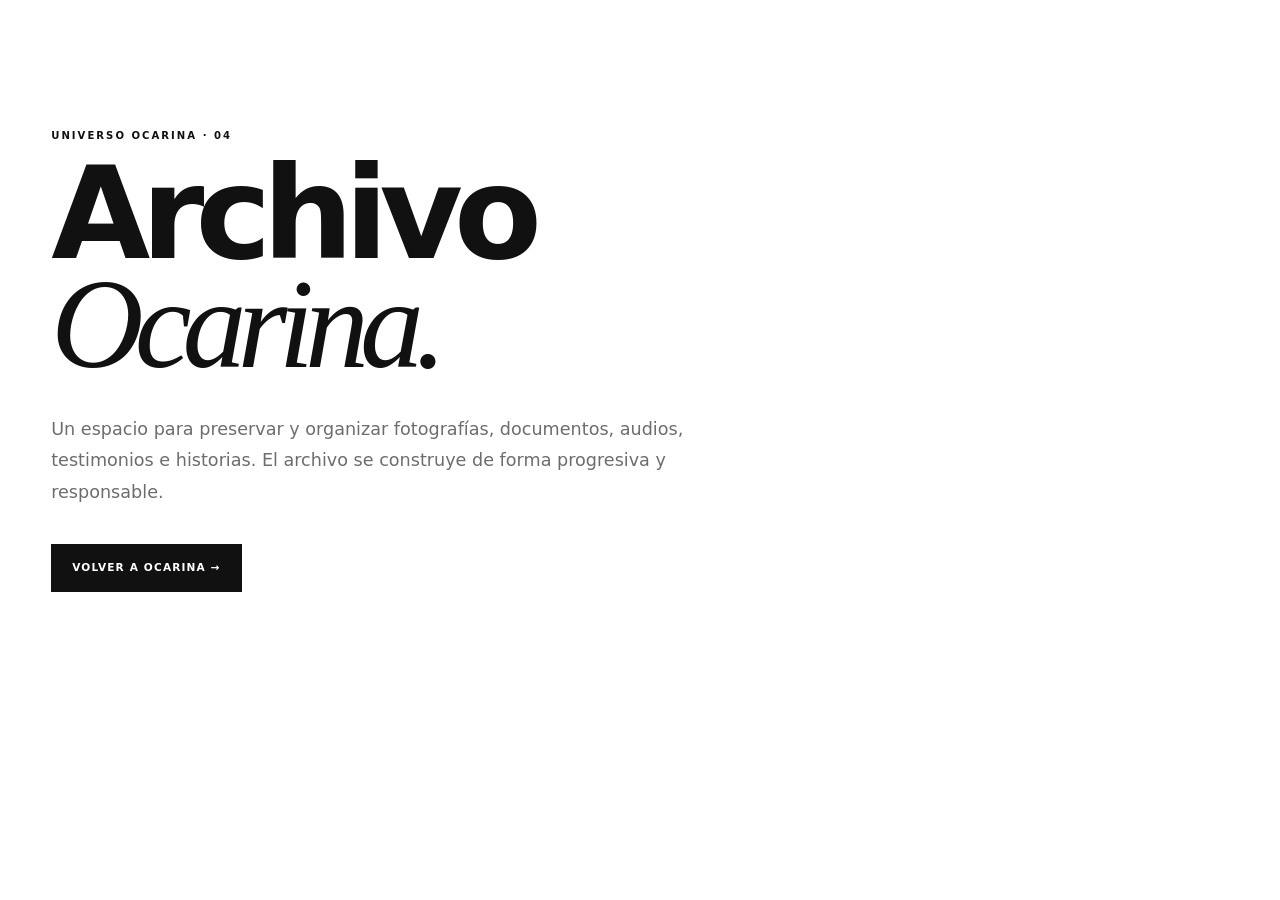
==== archivos/index.html @ 38958ab6 "Construcción de destino funcional: Archivo Ocarina" ====
<!doctype html><html lang="es"><head><meta charset="utf-8"><meta name="viewport" content="width=device-width,initial-scale=1"><title>Archivo Ocarina | Ocarina Producciones</title><meta name="description" content="Archivo Ocarina: fotografías, testimonios, documentos, audios e historias del territorio."><link rel="stylesheet" href="../style.css"></head><body><main class="section" style="min-height:100vh;background:#fff;color:#111"><div class="container"><p class="eyebrow">UNIVERSO OCARINA · 04</p><h1 style="font-size:clamp(4rem,10vw,9rem);line-height:.85;letter-spacing:-.07em;margin:0">Archivo<br><em style="font-family:Georgia,serif;font-weight:400">Ocarina.</em></h1><p style="max-width:650px;color:#6c6e6b;font-size:1.1rem;line-height:1.8;margin:35px 0">Un espacio para preservar y organizar fotografías, documentos, audios, testimonios e historias. El archivo se construye de forma progresiva y responsable.</p><a class="button button-dark" href="../">Volver a Ocarina →</a></div></main></body></html>
---- style.css ----
:root{--ink:#111315;--paper:#f3efe6;--paper2:#e7e0d3;--dark:#0a0f12;--dark2:#121a1f;--white:#fff;--muted:#6c6e6b;--accent:#b99b68;--blue:#236b91;--line:rgba(17,19,21,.13);--lineLight:rgba(255,255,255,.15);--max:1240px;--gutter:clamp(20px,4vw,64px);--header:76px}*{box-sizing:border-box}html{scroll-behavior:smooth;scroll-padding-top:92px}body{margin:0;background:var(--paper);color:var(--ink);font-family:Inter,ui-sans-serif,system-ui,-apple-system,BlinkMacSystemFont,"Segoe UI",sans-serif;line-height:1.5;overflow-x:hidden}body.no-scroll{overflow:hidden}a{color:inherit;text-decoration:none}button,input,select,textarea{font:inherit}iframe{display:block;border:0;width:100%;height:100%}.container{width:min(calc(100% - 2 * var(--gutter)),var(--max));margin-inline:auto}.skip-link{position:fixed;z-index:3000;top:-100px;left:20px;padding:10px 15px;background:#fff;color:#111}.skip-link:focus{top:10px}.sr-only{position:absolute;width:1px;height:1px;padding:0;margin:-1px;overflow:hidden;clip:rect(0,0,0,0);white-space:nowrap;border:0}.site-header{position:fixed;z-index:1000;inset:0 0 auto;height:var(--header);color:#fff;background:linear-gradient(180deg,rgba(5,8,10,.82),transparent);transition:.3s}.site-header.scrolled{background:rgba(7,11,13,.96);box-shadow:0 12px 40px rgba(0,0,0,.2)}.nav{height:100%;display:flex;align-items:center;justify-content:space-between;gap:25px}.brand{display:flex;align-items:center;gap:10px;font-size:.88rem;font-weight:850;letter-spacing:.25em}.brand-mark{display:grid;place-items:center;width:30px;height:30px;border:1px solid rgba(255,255,255,.55);border-radius:50%;font-size:14px;color:var(--accent)}.nav-links{display:flex;align-items:center;gap:clamp(10px,1.8vw,25px)}.nav-links a{font-size:.63rem;font-weight:800;letter-spacing:.1em;text-transform:uppercase;opacity:.82;transition:.2s}.nav-links a:hover{opacity:1}.nav-cta{padding:10px 14px;border:1px solid rgba(255,255,255,.35)}.menu-toggle{display:none;width:44px;height:44px;padding:9px;border:1px solid rgba(255,255,255,.3);background:transparent}.menu-toggle span{display:block;height:1px;margin:6px 0;background:#fff;transition:.25s}.hero{min-height:100svh;position:relative;display:flex;overflow:hidden;background:var(--dark);color:#fff}.hero-media,.hero-overlay{position:absolute;inset:0}.hero-media{background-image:url("https://images.unsplash.com/photo-1500534623283-312aade485b7?auto=format&fit=crop&w=2400&q=88");background-size:cover;background-position:center;transform:scale(1.03)}.hero-overlay{background:linear-gradient(90deg,rgba(5,9,11,.96),rgba(5,9,11,.67) 48%,rgba(5,9,11,.28)),linear-gradient(0deg,rgba(5,9,11,.78),transparent 55%)}.hero-content{position:relative;z-index:2;min-height:100svh;padding-top:calc(var(--header) + 35px);padding-bottom:35px;display:flex;flex-direction:column;justify-content:space-between}.hero-top,.hero-bottom{display:flex;justify-content:space-between;gap:20px;font-size:.61rem;font-weight:800;letter-spacing:.15em;text-transform:uppercase;color:rgba(255,255,255,.62)}.hero-main{width:min(800px,100%);margin:auto 0}.eyebrow{margin:0 0 17px;font-size:.63rem;font-weight:850;letter-spacing:.2em;text-transform:uppercase}.accent{color:var(--accent)}h1,h2,h3,p{overflow-wrap:break-word}.hero h1{margin:0;font-size:clamp(4rem,11vw,10.5rem);line-height:.78;letter-spacing:-.075em;font-weight:800}.hero h1 em,h2 em,.statement h2 em,.archive h2 em,.club h2 em{font-family:Georgia,serif;font-style:italic;font-weight:400;letter-spacing:-.055em}.hero-lead{max-width:640px;margin:32px 0 29px;color:rgba(255,255,255,.77);font-size:clamp(1rem,1.45vw,1.18rem);line-height:1.75}.hero-actions{display:flex;flex-wrap:wrap;gap:10px}.button{min-height:48px;padding:13px 20px;border:1px solid transparent;display:inline-flex;align-items:center;justify-content:center;gap:16px;cursor:pointer;font-size:.66rem;font-weight:850;letter-spacing:.11em;text-transform:uppercase;transition:transform .25s,background .25s,color .25s,border-color .25s}.button:hover{transform:translateY(-2px)}.button-primary{background:#fff;color:#111}.button-primary:hover{background:var(--paper)}.button-dark{background:#111;color:#fff}.button-ghost{border-color:rgba(255,255,255,.35);color:#fff}.button-light{background:#fff;color:#111}.scroll-cue{position:absolute;z-index:3;right:var(--gutter);bottom:35px;display:flex;align-items:center;gap:12px;font-size:.57rem;letter-spacing:.18em;writing-mode:vertical-rl}.scroll-cue span{width:1px;height:55px;background:var(--accent)}.trust-strip{background:#11171a;color:#fff;border-bottom:1px solid rgba(255,255,255,.08)}.trust-grid{display:grid;grid-template-columns:repeat(6,1fr)}.trust-grid span{padding:18px 10px;text-align:center;font-size:.59rem;font-weight:800;letter-spacing:.12em;text-transform:uppercase;color:rgba(255,255,255,.58);border-right:1px solid rgba(255,255,255,.08)}.trust-grid span:last-child{border:0}.section{padding:clamp(80px,10vw,140px) 0}.statement{background:#fff}.statement-grid{display:grid;grid-template-columns:1.1fr .9fr;gap:clamp(50px,10vw,150px);align-items:end}.statement h2{margin:0;font-size:clamp(3rem,6vw,6.5rem);line-height:.9;letter-spacing:-.06em}.statement-copy{max-width:540px;color:#555}.statement-copy p{font-size:clamp(1.05rem,1.45vw,1.22rem);line-height:1.75}.text-link{display:inline-block;margin-top:14px;padding-bottom:6px;border-bottom:1px solid currentColor;font-size:.65rem;font-weight:850;letter-spacing:.11em;text-transform:uppercase}.services{background:var(--paper)}.services:before,.productions:before{content:"";display:block;width:48px;height:2px;margin-bottom:24px;background:var(--accent)}.section-head{margin-bottom:58px}.section-head.split{display:grid;grid-template-columns:1.2fr .8fr;gap:60px;align-items:end}.section-head h2{margin:0;font-size:clamp(2.8rem,5.2vw,5.5rem);line-height:.92;letter-spacing:-.06em}.section-head>p{max-width:520px;margin:0;color:var(--muted);line-height:1.8}.service-grid{display:grid;grid-template-columns:repeat(3,1fr);gap:2px;background:var(--line)}.service-card{min-height:285px;padding:30px;background:#fff;display:flex;flex-direction:column;justify-content:space-between;transition:.25s}.service-card:hover{transform:translateY(-4px);background:#faf8f3}.service-card.featured{grid-column:span 2;background:#151b1e;color:#fff}.service-card>span,.method-grid span{font-size:.62rem;font-weight:850;letter-spacing:.14em;color:var(--accent)}.service-card h3{margin:0;font-size:clamp(1.5rem,2.5vw,2.5rem);line-height:1}.service-card p{max-width:420px;color:var(--muted);line-height:1.65}.service-card.featured p{color:rgba(255,255,255,.63)}.service-card b{font-size:.61rem;letter-spacing:.11em;text-transform:uppercase}.fit{background:#fff}.fit-grid{display:grid;grid-template-columns:repeat(3,1fr);gap:2px;background:var(--line)}.fit-grid article{min-height:190px;padding:26px;background:#f7f4ed;display:flex;flex-direction:column;justify-content:space-between;transition:.25s}.fit-grid article:hover{background:#fff;transform:translateY(-3px)}.fit-grid strong{font-size:.62rem;color:var(--accent);letter-spacing:.14em}.fit-grid h3{margin:22px 0 0;font-size:1.4rem;line-height:1}.fit-grid p{margin:8px 0 0;color:var(--muted);font-size:.9rem;line-height:1.55}.dark-band{background:var(--dark);color:#fff;padding:clamp(85px,11vw,150px) 0}.section-head.light>p{color:rgba(255,255,255,.6)}.method-grid{display:grid;grid-template-columns:repeat(4,1fr);gap:1px;background:rgba(255,255,255,.12)}.method-grid article{min-height:245px;padding:28px;background:var(--dark2);display:flex;flex-direction:column;justify-content:space-between}.method-grid h3{margin:25px 0 0;font-size:1.8rem}.method-grid p{margin:8px 0 0;color:rgba(255,255,255,.56);line-height:1.65}.method-note{margin-top:1px;padding:23px 0;border-top:1px solid var(--lineLight);display:flex;justify-content:space-between;gap:25px}.method-note span{color:rgba(255,255,255,.55);font-size:.82rem}.method-note a{font-size:.64rem;font-weight:850;letter-spacing:.11em;text-transform:uppercase}.productions{background:#f7f4ed}.work-grid{display:grid;grid-template-columns:repeat(2,1fr);gap:64px 26px}.work-card{background:#fff;min-width:0;overflow:hidden}.work-card.work-wide{grid-column:span 2}.video{aspect-ratio:16/9;background:#101416;overflow:hidden}.work-info{padding:22px 24px 27px}.work-info span{font-size:.59rem;font-weight:850;letter-spacing:.12em;color:var(--accent);text-transform:uppercase}.work-info h3{margin:10px 0;font-size:clamp(1.8rem,3vw,3rem);line-height:1;letter-spacing:-.04em}.work-info p{max-width:620px;margin:0;color:var(--muted);line-height:1.65}.portfolio-cta{margin-top:65px;padding:26px 0;border-top:1px solid var(--line);display:flex;align-items:center;justify-content:space-between;gap:25px}.portfolio-cta span,.portfolio-cta strong{display:block}.portfolio-cta span{font-size:.7rem;color:var(--muted)}.portfolio-cta strong{margin-top:5px;font-size:1.05rem}.territory{position:relative;min-height:700px;display:flex;align-items:center;overflow:hidden;background:#111;color:#fff}.territory-image,.territory-overlay{position:absolute;inset:0}.territory-image{background:url("https://images.unsplash.com/photo-1500534314209-a25ddb2bd429?auto=format&fit=crop&w=2400&q=88") center/cover}.territory-overlay{background:linear-gradient(90deg,rgba(7,11,13,.92),rgba(7,11,13,.48) 60%,rgba(7,11,13,.2))}.territory-inner{position:relative;z-index:2}.territory-inner h2{max-width:950px;margin:0;font-size:clamp(3rem,6.5vw,7rem);line-height:.88;letter-spacing:-.065em}.territory-inner>p:not(.eyebrow){max-width:620px;margin:30px 0;color:rgba(255,255,255,.68);line-height:1.8}.credentials{background:#fff}.credentials-grid,.archive-grid,.club-grid{display:grid;grid-template-columns:1fr 1fr;gap:clamp(50px,10vw,150px);align-items:end}.credentials h2,.archive h2,.club h2{margin:0;font-size:clamp(3rem,5.5vw,6rem);line-height:.9;letter-spacing:-.06em}.credentials-copy{max-width:570px}.credentials-copy>p{color:var(--muted);line-height:1.8}.credential-list{display:grid;grid-template-columns:1fr 1fr;gap:2px;margin:28px 0;background:var(--line)}.credential-list span{padding:14px;background:#f5f1e8;font-size:.66rem;font-weight:800;letter-spacing:.06em;text-transform:uppercase}.micro-note{font-size:.72rem!important;color:#888!important}.archive{background:#fff}.archive-grid>div:last-child,.club-grid>div:last-child{max-width:560px}.archive-grid>div:last-child p,.club-grid>div:last-child>p{color:var(--muted);line-height:1.8}.universe{padding-bottom:clamp(90px,12vw,160px)}.universe-grid{display:grid;grid-template-columns:repeat(3,1fr);gap:2px;background:rgba(255,255,255,.12)}.universe-card{min-height:300px;padding:30px;background:var(--dark2);display:flex;flex-direction:column;justify-content:space-between;transition:.3s}.universe-card:hover{background:#1d2a31;transform:translateY(-3px)}.universe-card.large{grid-column:span 2;min-height:380px;background:linear-gradient(135deg,#1d2a31,#0e1417)}.universe-card>span{font-size:.62rem;letter-spacing:.15em;color:var(--accent)}.universe-card h3{margin:0;font-size:clamp(1.8rem,3.2vw,3.4rem);line-height:.92;letter-spacing:-.05em}.universe-card p{max-width:390px;color:rgba(255,255,255,.58);line-height:1.65}.universe-card b{font-size:.61rem;letter-spacing:.12em}.radio{background:#111a20;color:#fff;padding:clamp(75px,9vw,120px) 0}.radio-grid{display:grid;grid-template-columns:1fr 1fr;gap:70px;align-items:center}.radio h2{margin:0;font-size:clamp(3rem,5vw,5.8rem);line-height:.9;letter-spacing:-.06em}.radio-grid>div>p:not(.eyebrow){max-width:500px;color:rgba(255,255,255,.6);line-height:1.8}.radio-player{padding:25px;background:#18232a;border:1px solid rgba(255,255,255,.12);box-shadow:0 30px 80px rgba(0,0,0,.25)}.radio-top{display:flex;justify-content:space-between;font-size:.59rem;letter-spacing:.13em;color:var(--accent)}.radio-center{display:flex;align-items:center;gap:22px;padding:55px 0}.radio-center strong{display:block;font-size:1.25rem;letter-spacing:.15em}.radio-center small{display:block;margin-top:5px;color:rgba(255,255,255,.55)}.play-button{width:74px;height:74px;border-radius:50%;border:1px solid rgba(255,255,255,.35);background:#fff;color:#111;cursor:pointer;font-size:1.1rem}.radio-player input{width:100%;accent-color:var(--accent)}.club{background:var(--paper2)}.club-points{display:flex;flex-wrap:wrap;gap:8px;margin:25px 0}.club-points span{padding:8px 12px;border:1px solid var(--line);font-size:.62rem;font-weight:800;letter-spacing:.1em;text-transform:uppercase}.faq{background:#fff}.faq-list{border-top:1px solid var(--line)}.faq-list details{border-bottom:1px solid var(--line)}.faq-list summary{padding:23px 0;cursor:pointer;list-style:none;font-size:1.15rem;font-weight:750;display:flex;justify-content:space-between;gap:25px}.faq-list summary::-webkit-details-marker{display:none}.faq-list summary:after{content:'+';font-weight:400;color:var(--accent)}.faq-list details[open] summary:after{content:'−'}.faq-list details p{max-width:700px;margin:0 0 25px;color:var(--muted);line-height:1.75}.contact{background:#0b1013;color:#fff;padding:clamp(90px,12vw,170px) 0}.contact-inner{max-width:1050px}.contact h2{margin:0;font-size:clamp(3.3rem,7vw,8rem);line-height:.86;letter-spacing:-.07em}.contact-inner>p:not(.eyebrow):not(.founder-note){max-width:640px;margin:35px 0;color:rgba(255,255,255,.62);font-size:1.05rem;line-height:1.8}.contact-actions{display:flex;flex-wrap:wrap;gap:10px}.light-border{border-color:rgba(255,255,255,.28)}.contact-meta{display:flex;justify-content:space-between;gap:20px;margin-top:90px;padding-top:20px;border-top:1px solid var(--lineLight);font-size:.59rem;font-weight:800;letter-spacing:.13em;text-transform:uppercase;color:rgba(255,255,255,.42)}.founder-note{margin-top:28px!important;padding-top:14px;border-top:1px solid rgba(255,255,255,.1);font-size:.68rem!important;letter-spacing:.08em;color:rgba(255,255,255,.36)!important}.founder-note strong{color:rgba(255,255,255,.68);font-weight:600}.footer{background:#080c0e;color:#fff;padding:43px 0}.footer-inner{display:grid;grid-template-columns:1fr 2fr auto;gap:30px;align-items:end}.footer strong{letter-spacing:.22em}.footer p{margin:8px 0 0;color:rgba(255,255,255,.42);font-size:.78rem}.footer-links{display:flex;justify-content:center;gap:18px;flex-wrap:wrap}.footer-links a{font-size:.59rem;letter-spacing:.1em;text-transform:uppercase;color:rgba(255,255,255,.6)}.footer small{font-size:.57rem;color:rgba(255,255,255,.3);text-align:right}.floating-contact{position:fixed;z-index:900;right:22px;bottom:22px;padding:12px 15px;background:#fff;color:#111;border:1px solid rgba(17,19,21,.12);box-shadow:0 15px 35px rgba(0,0,0,.18);font-size:.59rem;font-weight:850;letter-spacing:.09em;text-transform:uppercase;transition:.25s}.floating-contact:hover{transform:translateY(-3px)}.floating-contact span{margin-left:8px;color:var(--accent)}.reveal{opacity:0;transform:translateY(22px);transition:opacity .7s ease,transform .7s ease}.reveal.visible{opacity:1;transform:none}@media(max-width:980px){.nav-links{position:fixed;inset:var(--header) 0 0;background:rgba(7,11,13,.98);display:flex;flex-direction:column;align-items:stretch;padding:30px var(--gutter);gap:0;transform:translateX(100%);transition:.3s}.nav-links.active{transform:none}.nav-links a{padding:16px 0;border-bottom:1px solid rgba(255,255,255,.1);font-size:.72rem}.nav-cta{margin-top:14px;text-align:center}.menu-toggle{display:block}.section-head.split,.statement-grid,.credentials-grid,.archive-grid,.club-grid,.radio-grid{grid-template-columns:1fr}.service-grid{grid-template-columns:1fr 1fr}.service-card.featured{grid-column:span 2}.fit-grid{grid-template-columns:1fr 1fr}.method-grid{grid-template-columns:1fr 1fr}.universe-grid{grid-template-columns:1fr 1fr}.universe-card.large{grid-column:span 2}.footer-inner{grid-template-columns:1fr 1fr}.footer-links{justify-content:flex-start}.footer small{text-align:left}.trust-grid{grid-template-columns:repeat(3,1fr)}.scroll-cue{display:none}}@media(max-width:640px){:root{--header:68px}.hero-top,.hero-bottom{font-size:.52rem}.hero-top span:last-child,.hero-bottom span:last-child{display:none}.hero h1{font-size:clamp(4rem,19vw,7rem)}.hero-lead{font-size:.95rem}.hero-actions .button{width:100%}.trust-grid{grid-template-columns:1fr 1fr}.trust-grid span{padding:14px 7px;font-size:.52rem}.statement-grid{gap:42px}.service-grid,.fit-grid,.method-grid,.universe-grid,.work-grid{grid-template-columns:1fr}.service-card.featured,.universe-card.large,.work-card.work-wide{grid-column:auto}.service-card{min-height:245px}.method-grid article{min-height:210px}.universe-card,.universe-card.large{min-height:275px}.work-grid{gap:45px 0}.portfolio-cta{align-items:flex-start;flex-direction:column}.portfolio-cta .button{width:100%}.territory{min-height:650px}.credential-list{grid-template-columns:1fr}.contact-actions .button{width:100%}.contact-meta{display:block}.contact-meta span{display:block;margin-bottom:9px}.footer-inner{grid-template-columns:1fr}.footer-links{justify-content:flex-start}.floating-contact{right:14px;bottom:14px}.radio-center{padding:40px 0}.radio-grid{gap:45px}.section-head{margin-bottom:45px}}
@media(prefers-reduced-motion:reduce){html{scroll-behavior:auto}.reveal{opacity:1;transform:none}.button,.service-card,.fit-grid article,.universe-card,.floating-contact{transition:none}}
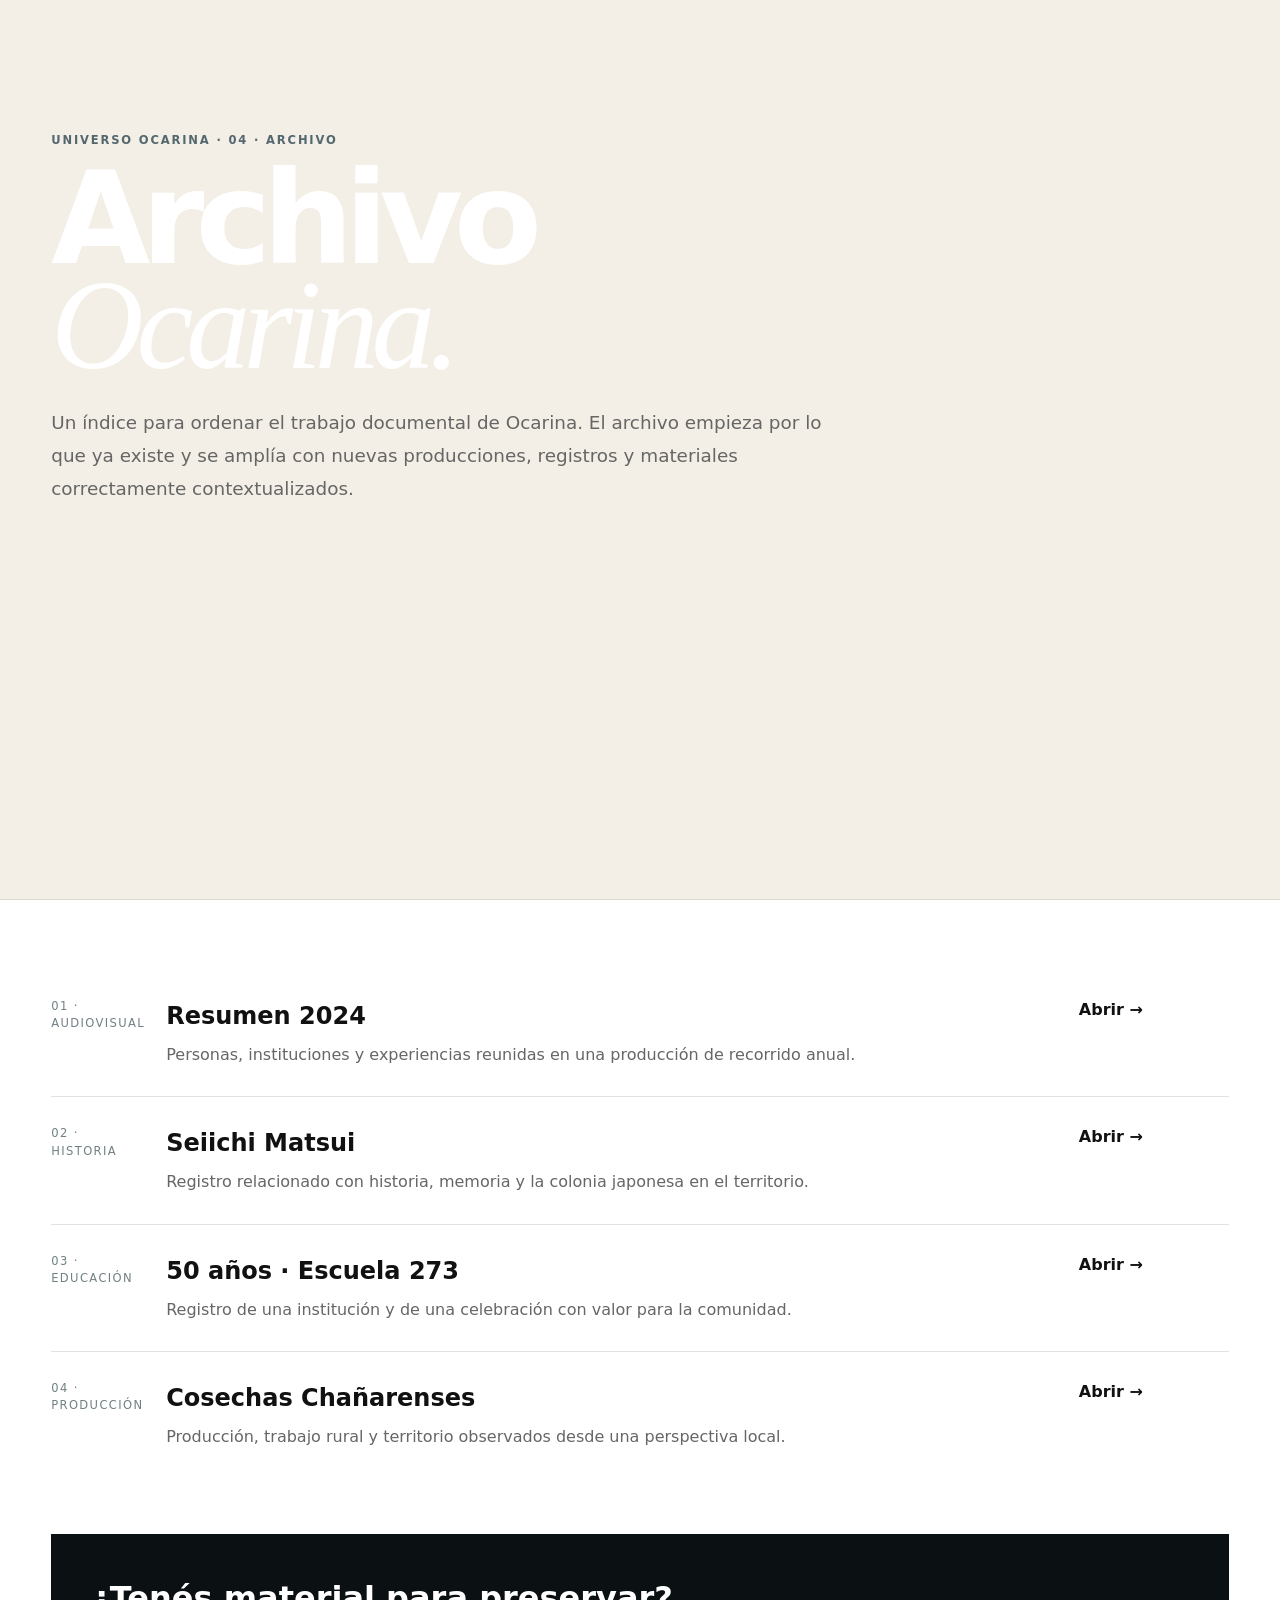
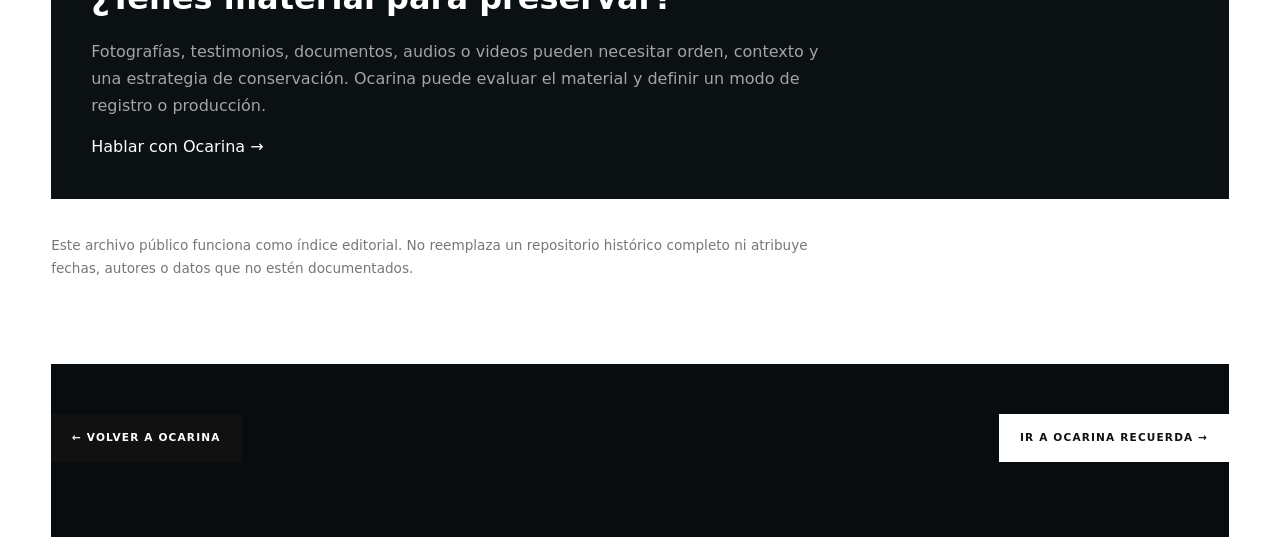
==== commit 62b378db: "Construir Archivo Ocarina como índice documental funcional" ====
--- a/archivos/index.html
+++ b/archivos/index.html
@@ -1 +1,23 @@
-<!doctype html><html lang="es"><head><meta charset="utf-8"><meta name="viewport" content="width=device-width,initial-scale=1"><title>Archivo Ocarina | Ocarina Producciones</title><meta name="description" content="Archivo Ocarina: fotografías, testimonios, documentos, audios e historias del territorio."><link rel="stylesheet" href="../style.css"></head><body><main class="section" style="min-height:100vh;background:#fff;color:#111"><div class="container"><p class="eyebrow">UNIVERSO OCARINA · 04</p><h1 style="font-size:clamp(4rem,10vw,9rem);line-height:.85;letter-spacing:-.07em;margin:0">Archivo<br><em style="font-family:Georgia,serif;font-weight:400">Ocarina.</em></h1><p style="max-width:650px;color:#6c6e6b;font-size:1.1rem;line-height:1.8;margin:35px 0">Un espacio para preservar y organizar fotografías, documentos, audios, testimonios e historias. El archivo se construye de forma progresiva y responsable.</p><a class="button button-dark" href="../">Volver a Ocarina →</a></div></main></body></html>
+<!doctype html>
+<html lang="es">
+<head>
+<meta charset="utf-8"><meta name="viewport" content="width=device-width,initial-scale=1">
+<title>Archivo Ocarina | Ocarina Producciones</title>
+<meta name="description" content="Archivo Ocarina: índice de producciones, registros audiovisuales y materiales documentales.">
+<link rel="stylesheet" href="../style.css">
+<style>
+.page{min-height:100vh;background:#fff;color:#111}.hero{padding:120px 0 70px;background:#f3efe6;border-bottom:1px solid rgba(17,17,17,.1)}.kicker{color:#53676e;letter-spacing:.16em;font-size:.72rem;font-weight:700}.page h1{font-size:clamp(4rem,10vw,8.5rem);line-height:.82;letter-spacing:-.07em;margin:18px 0 28px}.page h1 em{font-family:Georgia,serif;font-weight:400}.lead{max-width:800px;color:#666;font-size:1.15rem;line-height:1.8}.index{padding:70px 0}.item{display:grid;grid-template-columns:90px 1fr 150px;gap:25px;padding:28px 0;border-top:1px solid rgba(17,17,17,.12);align-items:start}.item:first-child{border-top:0}.id{font-size:.72rem;letter-spacing:.12em;color:#718083}.item h2{margin:0 0 8px;font-size:1.5rem}.item p{margin:0;color:#666;line-height:1.65}.item a{color:#111;text-decoration:none;font-weight:700}.item a:hover{opacity:.6}.archive-box{margin-top:55px;padding:40px;background:#0b1013;color:#fff}.archive-box h2{font-size:2rem;margin:0 0 12px}.archive-box p{color:rgba(255,255,255,.62);line-height:1.7;max-width:760px}.archive-box a{color:#fff}.note{margin-top:35px;color:#777;font-size:.85rem;line-height:1.7;max-width:760px}.footer{padding:50px 0 75px;display:flex;justify-content:space-between;gap:20px;flex-wrap:wrap}@media(max-width:800px){.item{grid-template-columns:1fr}.hero{padding-top:90px}}
+</style>
+</head>
+<body class="page"><main>
+<section class="hero"><div class="container"><p class="kicker">UNIVERSO OCARINA · 04 · ARCHIVO</p><h1>Archivo<br><em>Ocarina.</em></h1><p class="lead">Un índice para ordenar el trabajo documental de Ocarina. El archivo empieza por lo que ya existe y se amplía con nuevas producciones, registros y materiales correctamente contextualizados.</p></div></section>
+<section class="index"><div class="container">
+<article class="item"><span class="id">01 · AUDIOVISUAL</span><div><h2>Resumen 2024</h2><p>Personas, instituciones y experiencias reunidas en una producción de recorrido anual.</p></div><a href="https://www.youtube.com/watch?v=ruDP0Ur2wZ0" target="_blank" rel="noopener">Abrir →</a></article>
+<article class="item"><span class="id">02 · HISTORIA</span><div><h2>Seiichi Matsui</h2><p>Registro relacionado con historia, memoria y la colonia japonesa en el territorio.</p></div><a href="https://www.youtube.com/watch?v=G8rbbeZMMVk" target="_blank" rel="noopener">Abrir →</a></article>
+<article class="item"><span class="id">03 · EDUCACIÓN</span><div><h2>50 años · Escuela 273</h2><p>Registro de una institución y de una celebración con valor para la comunidad.</p></div><a href="https://www.youtube.com/watch?v=xY9ppN2HM-s" target="_blank" rel="noopener">Abrir →</a></article>
+<article class="item"><span class="id">04 · PRODUCCIÓN</span><div><h2>Cosechas Chañarenses</h2><p>Producción, trabajo rural y territorio observados desde una perspectiva local.</p></div><a href="https://www.youtube.com/watch?v=hnZ0HWZPlOw" target="_blank" rel="noopener">Abrir →</a></article>
+<div class="archive-box"><h2>¿Tenés material para preservar?</h2><p>Fotografías, testimonios, documentos, audios o videos pueden necesitar orden, contexto y una estrategia de conservación. Ocarina puede evaluar el material y definir un modo de registro o producción.</p><a href="../#contacto">Hablar con Ocarina →</a></div>
+<p class="note">Este archivo público funciona como índice editorial. No reemplaza un repositorio histórico completo ni atribuye fechas, autores o datos que no estén documentados.</p>
+</div></section>
+<section class="container footer"><a class="button button-dark" href="../">← Volver a Ocarina</a><a class="button button-primary" href="../recuerda/">Ir a Ocarina Recuerda →</a></section>
+</main></body></html>
--- a/style.css
+++ b/style.css
@@ -1,2 +1,5 @@
-:root{--ink:#111315;--paper:#f3efe6;--paper2:#e7e0d3;--dark:#0a0f12;--dark2:#121a1f;--white:#fff;--muted:#6c6e6b;--accent:#b99b68;--blue:#236b91;--line:rgba(17,19,21,.13);--lineLight:rgba(255,255,255,.15);--max:1240px;--gutter:clamp(20px,4vw,64px);--header:76px}*{box-sizing:border-box}html{scroll-behavior:smooth;scroll-padding-top:92px}body{margin:0;background:var(--paper);color:var(--ink);font-family:Inter,ui-sans-serif,system-ui,-apple-system,BlinkMacSystemFont,"Segoe UI",sans-serif;line-height:1.5;overflow-x:hidden}body.no-scroll{overflow:hidden}a{color:inherit;text-decoration:none}button,input,select,textarea{font:inherit}iframe{display:block;border:0;width:100%;height:100%}.container{width:min(calc(100% - 2 * var(--gutter)),var(--max));margin-inline:auto}.skip-link{position:fixed;z-index:3000;top:-100px;left:20px;padding:10px 15px;background:#fff;color:#111}.skip-link:focus{top:10px}.sr-only{position:absolute;width:1px;height:1px;padding:0;margin:-1px;overflow:hidden;clip:rect(0,0,0,0);white-space:nowrap;border:0}.site-header{position:fixed;z-index:1000;inset:0 0 auto;height:var(--header);color:#fff;background:linear-gradient(180deg,rgba(5,8,10,.82),transparent);transition:.3s}.site-header.scrolled{background:rgba(7,11,13,.96);box-shadow:0 12px 40px rgba(0,0,0,.2)}.nav{height:100%;display:flex;align-items:center;justify-content:space-between;gap:25px}.brand{display:flex;align-items:center;gap:10px;font-size:.88rem;font-weight:850;letter-spacing:.25em}.brand-mark{display:grid;place-items:center;width:30px;height:30px;border:1px solid rgba(255,255,255,.55);border-radius:50%;font-size:14px;color:var(--accent)}.nav-links{display:flex;align-items:center;gap:clamp(10px,1.8vw,25px)}.nav-links a{font-size:.63rem;font-weight:800;letter-spacing:.1em;text-transform:uppercase;opacity:.82;transition:.2s}.nav-links a:hover{opacity:1}.nav-cta{padding:10px 14px;border:1px solid rgba(255,255,255,.35)}.menu-toggle{display:none;width:44px;height:44px;padding:9px;border:1px solid rgba(255,255,255,.3);background:transparent}.menu-toggle span{display:block;height:1px;margin:6px 0;background:#fff;transition:.25s}.hero{min-height:100svh;position:relative;display:flex;overflow:hidden;background:var(--dark);color:#fff}.hero-media,.hero-overlay{position:absolute;inset:0}.hero-media{background-image:url("https://images.unsplash.com/photo-1500534623283-312aade485b7?auto=format&fit=crop&w=2400&q=88");background-size:cover;background-position:center;transform:scale(1.03)}.hero-overlay{background:linear-gradient(90deg,rgba(5,9,11,.96),rgba(5,9,11,.67) 48%,rgba(5,9,11,.28)),linear-gradient(0deg,rgba(5,9,11,.78),transparent 55%)}.hero-content{position:relative;z-index:2;min-height:100svh;padding-top:calc(var(--header) + 35px);padding-bottom:35px;display:flex;flex-direction:column;justify-content:space-between}.hero-top,.hero-bottom{display:flex;justify-content:space-between;gap:20px;font-size:.61rem;font-weight:800;letter-spacing:.15em;text-transform:uppercase;color:rgba(255,255,255,.62)}.hero-main{width:min(800px,100%);margin:auto 0}.eyebrow{margin:0 0 17px;font-size:.63rem;font-weight:850;letter-spacing:.2em;text-transform:uppercase}.accent{color:var(--accent)}h1,h2,h3,p{overflow-wrap:break-word}.hero h1{margin:0;font-size:clamp(4rem,11vw,10.5rem);line-height:.78;letter-spacing:-.075em;font-weight:800}.hero h1 em,h2 em,.statement h2 em,.archive h2 em,.club h2 em{font-family:Georgia,serif;font-style:italic;font-weight:400;letter-spacing:-.055em}.hero-lead{max-width:640px;margin:32px 0 29px;color:rgba(255,255,255,.77);font-size:clamp(1rem,1.45vw,1.18rem);line-height:1.75}.hero-actions{display:flex;flex-wrap:wrap;gap:10px}.button{min-height:48px;padding:13px 20px;border:1px solid transparent;display:inline-flex;align-items:center;justify-content:center;gap:16px;cursor:pointer;font-size:.66rem;font-weight:850;letter-spacing:.11em;text-transform:uppercase;transition:transform .25s,background .25s,color .25s,border-color .25s}.button:hover{transform:translateY(-2px)}.button-primary{background:#fff;color:#111}.button-primary:hover{background:var(--paper)}.button-dark{background:#111;color:#fff}.button-ghost{border-color:rgba(255,255,255,.35);color:#fff}.button-light{background:#fff;color:#111}.scroll-cue{position:absolute;z-index:3;right:var(--gutter);bottom:35px;display:flex;align-items:center;gap:12px;font-size:.57rem;letter-spacing:.18em;writing-mode:vertical-rl}.scroll-cue span{width:1px;height:55px;background:var(--accent)}.trust-strip{background:#11171a;color:#fff;border-bottom:1px solid rgba(255,255,255,.08)}.trust-grid{display:grid;grid-template-columns:repeat(6,1fr)}.trust-grid span{padding:18px 10px;text-align:center;font-size:.59rem;font-weight:800;letter-spacing:.12em;text-transform:uppercase;color:rgba(255,255,255,.58);border-right:1px solid rgba(255,255,255,.08)}.trust-grid span:last-child{border:0}.section{padding:clamp(80px,10vw,140px) 0}.statement{background:#fff}.statement-grid{display:grid;grid-template-columns:1.1fr .9fr;gap:clamp(50px,10vw,150px);align-items:end}.statement h2{margin:0;font-size:clamp(3rem,6vw,6.5rem);line-height:.9;letter-spacing:-.06em}.statement-copy{max-width:540px;color:#555}.statement-copy p{font-size:clamp(1.05rem,1.45vw,1.22rem);line-height:1.75}.text-link{display:inline-block;margin-top:14px;padding-bottom:6px;border-bottom:1px solid currentColor;font-size:.65rem;font-weight:850;letter-spacing:.11em;text-transform:uppercase}.services{background:var(--paper)}.services:before,.productions:before{content:"";display:block;width:48px;height:2px;margin-bottom:24px;background:var(--accent)}.section-head{margin-bottom:58px}.section-head.split{display:grid;grid-template-columns:1.2fr .8fr;gap:60px;align-items:end}.section-head h2{margin:0;font-size:clamp(2.8rem,5.2vw,5.5rem);line-height:.92;letter-spacing:-.06em}.section-head>p{max-width:520px;margin:0;color:var(--muted);line-height:1.8}.service-grid{display:grid;grid-template-columns:repeat(3,1fr);gap:2px;background:var(--line)}.service-card{min-height:285px;padding:30px;background:#fff;display:flex;flex-direction:column;justify-content:space-between;transition:.25s}.service-card:hover{transform:translateY(-4px);background:#faf8f3}.service-card.featured{grid-column:span 2;background:#151b1e;color:#fff}.service-card>span,.method-grid span{font-size:.62rem;font-weight:850;letter-spacing:.14em;color:var(--accent)}.service-card h3{margin:0;font-size:clamp(1.5rem,2.5vw,2.5rem);line-height:1}.service-card p{max-width:420px;color:var(--muted);line-height:1.65}.service-card.featured p{color:rgba(255,255,255,.63)}.service-card b{font-size:.61rem;letter-spacing:.11em;text-transform:uppercase}.fit{background:#fff}.fit-grid{display:grid;grid-template-columns:repeat(3,1fr);gap:2px;background:var(--line)}.fit-grid article{min-height:190px;padding:26px;background:#f7f4ed;display:flex;flex-direction:column;justify-content:space-between;transition:.25s}.fit-grid article:hover{background:#fff;transform:translateY(-3px)}.fit-grid strong{font-size:.62rem;color:var(--accent);letter-spacing:.14em}.fit-grid h3{margin:22px 0 0;font-size:1.4rem;line-height:1}.fit-grid p{margin:8px 0 0;color:var(--muted);font-size:.9rem;line-height:1.55}.dark-band{background:var(--dark);color:#fff;padding:clamp(85px,11vw,150px) 0}.section-head.light>p{color:rgba(255,255,255,.6)}.method-grid{display:grid;grid-template-columns:repeat(4,1fr);gap:1px;background:rgba(255,255,255,.12)}.method-grid article{min-height:245px;padding:28px;background:var(--dark2);display:flex;flex-direction:column;justify-content:space-between}.method-grid h3{margin:25px 0 0;font-size:1.8rem}.method-grid p{margin:8px 0 0;color:rgba(255,255,255,.56);line-height:1.65}.method-note{margin-top:1px;padding:23px 0;border-top:1px solid var(--lineLight);display:flex;justify-content:space-between;gap:25px}.method-note span{color:rgba(255,255,255,.55);font-size:.82rem}.method-note a{font-size:.64rem;font-weight:850;letter-spacing:.11em;text-transform:uppercase}.productions{background:#f7f4ed}.work-grid{display:grid;grid-template-columns:repeat(2,1fr);gap:64px 26px}.work-card{background:#fff;min-width:0;overflow:hidden}.work-card.work-wide{grid-column:span 2}.video{aspect-ratio:16/9;background:#101416;overflow:hidden}.work-info{padding:22px 24px 27px}.work-info span{font-size:.59rem;font-weight:850;letter-spacing:.12em;color:var(--accent);text-transform:uppercase}.work-info h3{margin:10px 0;font-size:clamp(1.8rem,3vw,3rem);line-height:1;letter-spacing:-.04em}.work-info p{max-width:620px;margin:0;color:var(--muted);line-height:1.65}.portfolio-cta{margin-top:65px;padding:26px 0;border-top:1px solid var(--line);display:flex;align-items:center;justify-content:space-between;gap:25px}.portfolio-cta span,.portfolio-cta strong{display:block}.portfolio-cta span{font-size:.7rem;color:var(--muted)}.portfolio-cta strong{margin-top:5px;font-size:1.05rem}.territory{position:relative;min-height:700px;display:flex;align-items:center;overflow:hidden;background:#111;color:#fff}.territory-image,.territory-overlay{position:absolute;inset:0}.territory-image{background:url("https://images.unsplash.com/photo-1500534314209-a25ddb2bd429?auto=format&fit=crop&w=2400&q=88") center/cover}.territory-overlay{background:linear-gradient(90deg,rgba(7,11,13,.92),rgba(7,11,13,.48) 60%,rgba(7,11,13,.2))}.territory-inner{position:relative;z-index:2}.territory-inner h2{max-width:950px;margin:0;font-size:clamp(3rem,6.5vw,7rem);line-height:.88;letter-spacing:-.065em}.territory-inner>p:not(.eyebrow){max-width:620px;margin:30px 0;color:rgba(255,255,255,.68);line-height:1.8}.credentials{background:#fff}.credentials-grid,.archive-grid,.club-grid{display:grid;grid-template-columns:1fr 1fr;gap:clamp(50px,10vw,150px);align-items:end}.credentials h2,.archive h2,.club h2{margin:0;font-size:clamp(3rem,5.5vw,6rem);line-height:.9;letter-spacing:-.06em}.credentials-copy{max-width:570px}.credentials-copy>p{color:var(--muted);line-height:1.8}.credential-list{display:grid;grid-template-columns:1fr 1fr;gap:2px;margin:28px 0;background:var(--line)}.credential-list span{padding:14px;background:#f5f1e8;font-size:.66rem;font-weight:800;letter-spacing:.06em;text-transform:uppercase}.micro-note{font-size:.72rem!important;color:#888!important}.archive{background:#fff}.archive-grid>div:last-child,.club-grid>div:last-child{max-width:560px}.archive-grid>div:last-child p,.club-grid>div:last-child>p{color:var(--muted);line-height:1.8}.universe{padding-bottom:clamp(90px,12vw,160px)}.universe-grid{display:grid;grid-template-columns:repeat(3,1fr);gap:2px;background:rgba(255,255,255,.12)}.universe-card{min-height:300px;padding:30px;background:var(--dark2);display:flex;flex-direction:column;justify-content:space-between;transition:.3s}.universe-card:hover{background:#1d2a31;transform:translateY(-3px)}.universe-card.large{grid-column:span 2;min-height:380px;background:linear-gradient(135deg,#1d2a31,#0e1417)}.universe-card>span{font-size:.62rem;letter-spacing:.15em;color:var(--accent)}.universe-card h3{margin:0;font-size:clamp(1.8rem,3.2vw,3.4rem);line-height:.92;letter-spacing:-.05em}.universe-card p{max-width:390px;color:rgba(255,255,255,.58);line-height:1.65}.universe-card b{font-size:.61rem;letter-spacing:.12em}.radio{background:#111a20;color:#fff;padding:clamp(75px,9vw,120px) 0}.radio-grid{display:grid;grid-template-columns:1fr 1fr;gap:70px;align-items:center}.radio h2{margin:0;font-size:clamp(3rem,5vw,5.8rem);line-height:.9;letter-spacing:-.06em}.radio-grid>div>p:not(.eyebrow){max-width:500px;color:rgba(255,255,255,.6);line-height:1.8}.radio-player{padding:25px;background:#18232a;border:1px solid rgba(255,255,255,.12);box-shadow:0 30px 80px rgba(0,0,0,.25)}.radio-top{display:flex;justify-content:space-between;font-size:.59rem;letter-spacing:.13em;color:var(--accent)}.radio-center{display:flex;align-items:center;gap:22px;padding:55px 0}.radio-center strong{display:block;font-size:1.25rem;letter-spacing:.15em}.radio-center small{display:block;margin-top:5px;color:rgba(255,255,255,.55)}.play-button{width:74px;height:74px;border-radius:50%;border:1px solid rgba(255,255,255,.35);background:#fff;color:#111;cursor:pointer;font-size:1.1rem}.radio-player input{width:100%;accent-color:var(--accent)}.club{background:var(--paper2)}.club-points{display:flex;flex-wrap:wrap;gap:8px;margin:25px 0}.club-points span{padding:8px 12px;border:1px solid var(--line);font-size:.62rem;font-weight:800;letter-spacing:.1em;text-transform:uppercase}.faq{background:#fff}.faq-list{border-top:1px solid var(--line)}.faq-list details{border-bottom:1px solid var(--line)}.faq-list summary{padding:23px 0;cursor:pointer;list-style:none;font-size:1.15rem;font-weight:750;display:flex;justify-content:space-between;gap:25px}.faq-list summary::-webkit-details-marker{display:none}.faq-list summary:after{content:'+';font-weight:400;color:var(--accent)}.faq-list details[open] summary:after{content:'−'}.faq-list details p{max-width:700px;margin:0 0 25px;color:var(--muted);line-height:1.75}.contact{background:#0b1013;color:#fff;padding:clamp(90px,12vw,170px) 0}.contact-inner{max-width:1050px}.contact h2{margin:0;font-size:clamp(3.3rem,7vw,8rem);line-height:.86;letter-spacing:-.07em}.contact-inner>p:not(.eyebrow):not(.founder-note){max-width:640px;margin:35px 0;color:rgba(255,255,255,.62);font-size:1.05rem;line-height:1.8}.contact-actions{display:flex;flex-wrap:wrap;gap:10px}.light-border{border-color:rgba(255,255,255,.28)}.contact-meta{display:flex;justify-content:space-between;gap:20px;margin-top:90px;padding-top:20px;border-top:1px solid var(--lineLight);font-size:.59rem;font-weight:800;letter-spacing:.13em;text-transform:uppercase;color:rgba(255,255,255,.42)}.founder-note{margin-top:28px!important;padding-top:14px;border-top:1px solid rgba(255,255,255,.1);font-size:.68rem!important;letter-spacing:.08em;color:rgba(255,255,255,.36)!important}.founder-note strong{color:rgba(255,255,255,.68);font-weight:600}.footer{background:#080c0e;color:#fff;padding:43px 0}.footer-inner{display:grid;grid-template-columns:1fr 2fr auto;gap:30px;align-items:end}.footer strong{letter-spacing:.22em}.footer p{margin:8px 0 0;color:rgba(255,255,255,.42);font-size:.78rem}.footer-links{display:flex;justify-content:center;gap:18px;flex-wrap:wrap}.footer-links a{font-size:.59rem;letter-spacing:.1em;text-transform:uppercase;color:rgba(255,255,255,.6)}.footer small{font-size:.57rem;color:rgba(255,255,255,.3);text-align:right}.floating-contact{position:fixed;z-index:900;right:22px;bottom:22px;padding:12px 15px;background:#fff;color:#111;border:1px solid rgba(17,19,21,.12);box-shadow:0 15px 35px rgba(0,0,0,.18);font-size:.59rem;font-weight:850;letter-spacing:.09em;text-transform:uppercase;transition:.25s}.floating-contact:hover{transform:translateY(-3px)}.floating-contact span{margin-left:8px;color:var(--accent)}.reveal{opacity:0;transform:translateY(22px);transition:opacity .7s ease,transform .7s ease}.reveal.visible{opacity:1;transform:none}@media(max-width:980px){.nav-links{position:fixed;inset:var(--header) 0 0;background:rgba(7,11,13,.98);display:flex;flex-direction:column;align-items:stretch;padding:30px var(--gutter);gap:0;transform:translateX(100%);transition:.3s}.nav-links.active{transform:none}.nav-links a{padding:16px 0;border-bottom:1px solid rgba(255,255,255,.1);font-size:.72rem}.nav-cta{margin-top:14px;text-align:center}.menu-toggle{display:block}.section-head.split,.statement-grid,.credentials-grid,.archive-grid,.club-grid,.radio-grid{grid-template-columns:1fr}.service-grid{grid-template-columns:1fr 1fr}.service-card.featured{grid-column:span 2}.fit-grid{grid-template-columns:1fr 1fr}.method-grid{grid-template-columns:1fr 1fr}.universe-grid{grid-template-columns:1fr 1fr}.universe-card.large{grid-column:span 2}.footer-inner{grid-template-columns:1fr 1fr}.footer-links{justify-content:flex-start}.footer small{text-align:left}.trust-grid{grid-template-columns:repeat(3,1fr)}.scroll-cue{display:none}}@media(max-width:640px){:root{--header:68px}.hero-top,.hero-bottom{font-size:.52rem}.hero-top span:last-child,.hero-bottom span:last-child{display:none}.hero h1{font-size:clamp(4rem,19vw,7rem)}.hero-lead{font-size:.95rem}.hero-actions .button{width:100%}.trust-grid{grid-template-columns:1fr 1fr}.trust-grid span{padding:14px 7px;font-size:.52rem}.statement-grid{gap:42px}.service-grid,.fit-grid,.method-grid,.universe-grid,.work-grid{grid-template-columns:1fr}.service-card.featured,.universe-card.large,.work-card.work-wide{grid-column:auto}.service-card{min-height:245px}.method-grid article{min-height:210px}.universe-card,.universe-card.large{min-height:275px}.work-grid{gap:45px 0}.portfolio-cta{align-items:flex-start;flex-direction:column}.portfolio-cta .button{width:100%}.territory{min-height:650px}.credential-list{grid-template-columns:1fr}.contact-actions .button{width:100%}.contact-meta{display:block}.contact-meta span{display:block;margin-bottom:9px}.footer-inner{grid-template-columns:1fr}.footer-links{justify-content:flex-start}.floating-contact{right:14px;bottom:14px}.radio-center{padding:40px 0}.radio-grid{gap:45px}.section-head{margin-bottom:45px}}
+:root{--ink:#111315;--paper:#f3efe6;--paper2:#e7e0d3;--dark:#0a0f12;--dark2:#121a1f;--white:#fff;--muted:#6c6e6b;--accent:#b99b68;--blue:#236b91;--line:rgba(17,19,21,.13);--lineLight:rgba(255,255,255,.15);--max:1240px;--gutter:clamp(20px,4vw,64px);--header:76px}*{box-sizing:border-box}html{scroll-behavior:smooth;scroll-padding-top:92px}body{margin:0;background:var(--paper);color:var(--ink);font-family:Inter,ui-sans-serif,system-ui,-apple-system,BlinkMacSystemFont,"Segoe UI",sans-serif;line-height:1.5;overflow-x:hidden}body.no-scroll{overflow:hidden}a{color:inherit;text-decoration:none}button,input,select,textarea{font:inherit}iframe{display:block;border:0;width:100%;height:100%}.container{width:min(calc(100% - 2 * var(--gutter)),var(--max));margin-inline:auto}.skip-link{position:fixed;z-index:3000;top:-100px;left:20px;padding:10px 15px;background:#fff;color:#111}.skip-link:focus{top:10px}.sr-only{position:absolute;width:1px;height:1px;padding:0;margin:-1px;overflow:hidden;clip:rect(0,0,0,0);white-space:nowrap;border:0}.site-header{position:fixed;z-index:1000;inset:0 0 auto;height:var(--header);color:#fff;background:linear-gradient(180deg,rgba(5,8,10,.82),transparent);transition:.3s}.site-header.scrolled{background:rgba(7,11,13,.96);box-shadow:0 12px 40px rgba(0,0,0,.2)}.nav{height:100%;display:flex;align-items:center;justify-content:space-between;gap:25px}.brand{display:flex;align-items:center;gap:10px;font-size:.88rem;font-weight:850;letter-spacing:.25em}.brand-mark{display:grid;place-items:center;width:30px;height:30px;border:1px solid rgba(255,255,255,.55);border-radius:50%;font-size:14px;color:var(--accent)}.nav-links{display:flex;align-items:center;gap:clamp(10px,1.8vw,25px)}.nav-links a{font-size:.63rem;font-weight:800;letter-spacing:.1em;text-transform:uppercase;opacity:.82;transition:.2s}.nav-links a:hover{opacity:1}.nav-cta{padding:10px 14px;border:1px solid rgba(255,255,255,.35)}.menu-toggle{display:none;width:44px;height:44px;padding:9px;border:1px solid rgba(255,255,255,.3);background:transparent}.menu-toggle span{display:block;height:1px;margin:6px 0;background:#fff;transition:.25s}.hero{min-height:100svh;position:relative;display:flex;overflow:hidden;background:var(--dark);color:#fff}.hero-media,.hero-overlay{position:absolute;inset:0}.hero-media{background-image:url("assets/img/assets/502379158_24242970528621000_6809775672234068026_n.jpg");background-size:cover;background-position:center;transform:scale(1.03)}.hero-overlay{background:linear-gradient(90deg,rgba(5,9,11,.96),rgba(5,9,11,.67) 48%,rgba(5,9,11,.28)),linear-gradient(0deg,rgba(5,9,11,.78),transparent 55%)}.hero-content{position:relative;z-index:2;min-height:100svh;padding-top:calc(var(--header) + 35px);padding-bottom:35px;display:flex;flex-direction:column;justify-content:space-between}.hero-top,.hero-bottom{display:flex;justify-content:space-between;gap:20px;font-size:.61rem;font-weight:800;letter-spacing:.15em;text-transform:uppercase;color:rgba(255,255,255,.62)}.hero-main{width:min(800px,100%);margin:auto 0}.eyebrow{margin:0 0 17px;font-size:.63rem;font-weight:850;letter-spacing:.2em;text-transform:uppercase}.accent{color:var(--accent)}h1,h2,h3,p{overflow-wrap:break-word}.hero h1{margin:0;font-size:clamp(4rem,11vw,10.5rem);line-height:.78;letter-spacing:-.075em;font-weight:800}.hero h1 em,h2 em,.statement h2 em,.archive h2 em,.club h2 em{font-family:Georgia,serif;font-style:italic;font-weight:400;letter-spacing:-.055em}.hero-lead{max-width:640px;margin:32px 0 29px;color:rgba(255,255,255,.77);font-size:clamp(1rem,1.45vw,1.18rem);line-height:1.75}.hero-actions{display:flex;flex-wrap:wrap;gap:10px}.button{min-height:48px;padding:13px 20px;border:1px solid transparent;display:inline-flex;align-items:center;justify-content:center;gap:16px;cursor:pointer;font-size:.66rem;font-weight:850;letter-spacing:.11em;text-transform:uppercase;transition:transform .25s,background .25s,color .25s,border-color .25s}.button:hover{transform:translateY(-2px)}.button-primary{background:#fff;color:#111}.button-primary:hover{background:var(--paper)}.button-dark{background:#111;color:#fff}.button-ghost{border-color:rgba(255,255,255,.35);color:#fff}.button-light{background:#fff;color:#111}.scroll-cue{position:absolute;z-index:3;right:var(--gutter);bottom:35px;display:flex;align-items:center;gap:12px;font-size:.57rem;letter-spacing:.18em;writing-mode:vertical-rl}.scroll-cue span{width:1px;height:55px;background:var(--accent)}.trust-strip{background:#11171a;color:#fff;border-bottom:1px solid rgba(255,255,255,.08)}.trust-grid{display:grid;grid-template-columns:repeat(6,1fr)}.trust-grid span{padding:18px 10px;text-align:center;font-size:.59rem;font-weight:800;letter-spacing:.12em;text-transform:uppercase;color:rgba(255,255,255,.58);border-right:1px solid rgba(255,255,255,.08)}.trust-grid span:last-child{border:0}.section{padding:clamp(80px,10vw,140px) 0}.statement{background:#fff}.statement-grid{display:grid;grid-template-columns:1.1fr .9fr;gap:clamp(50px,10vw,150px);align-items:end}.statement h2{margin:0;font-size:clamp(3rem,6vw,6.5rem);line-height:.9;letter-spacing:-.06em}.statement-copy{max-width:540px;color:#555}.statement-copy p{font-size:clamp(1.05rem,1.45vw,1.22rem);line-height:1.75}.text-link{display:inline-block;margin-top:14px;padding-bottom:6px;border-bottom:1px solid currentColor;font-size:.65rem;font-weight:850;letter-spacing:.11em;text-transform:uppercase}.services{background:var(--paper)}.services:before,.productions:before{content:"";display:block;width:48px;height:2px;margin-bottom:24px;background:var(--accent)}.section-head{margin-bottom:58px}.section-head.split{display:grid;grid-template-columns:1.2fr .8fr;gap:60px;align-items:end}.section-head h2{margin:0;font-size:clamp(2.8rem,5.2vw,5.5rem);line-height:.92;letter-spacing:-.06em}.section-head>p{max-width:520px;margin:0;color:var(--muted);line-height:1.8}.service-grid{display:grid;grid-template-columns:repeat(3,1fr);gap:2px;background:var(--line)}.service-card{min-height:285px;padding:30px;background:#fff;display:flex;flex-direction:column;justify-content:space-between;transition:.25s}.service-card:hover{transform:translateY(-4px);background:#faf8f3}.service-card.featured{grid-column:span 2;background:#151b1e;color:#fff}.service-card>span,.method-grid span{font-size:.62rem;font-weight:850;letter-spacing:.14em;color:var(--accent)}.service-card h3{margin:0;font-size:clamp(1.5rem,2.5vw,2.5rem);line-height:1}.service-card p{max-width:420px;color:var(--muted);line-height:1.65}.service-card.featured p{color:rgba(255,255,255,.63)}.service-card b{font-size:.61rem;letter-spacing:.11em;text-transform:uppercase}.fit{background:#fff}.fit-grid{display:grid;grid-template-columns:repeat(3,1fr);gap:2px;background:var(--line)}.fit-grid article{min-height:190px;padding:26px;background:#f7f4ed;display:flex;flex-direction:column;justify-content:space-between;transition:.25s}.fit-grid article:hover{background:#fff;transform:translateY(-3px)}.fit-grid strong{font-size:.62rem;color:var(--accent);letter-spacing:.14em}.fit-grid h3{margin:22px 0 0;font-size:1.4rem;line-height:1}.fit-grid p{margin:8px 0 0;color:var(--muted);font-size:.9rem;line-height:1.55}.dark-band{background:var(--dark);color:#fff;padding:clamp(85px,11vw,150px) 0}.section-head.light>p{color:rgba(255,255,255,.6)}.method-grid{display:grid;grid-template-columns:repeat(4,1fr);gap:1px;background:rgba(255,255,255,.12)}.method-grid article{min-height:245px;padding:28px;background:var(--dark2);display:flex;flex-direction:column;justify-content:space-between}.method-grid h3{margin:25px 0 0;font-size:1.8rem}.method-grid p{margin:8px 0 0;color:rgba(255,255,255,.56);line-height:1.65}.method-note{margin-top:1px;padding:23px 0;border-top:1px solid var(--lineLight);display:flex;justify-content:space-between;gap:25px}.method-note span{color:rgba(255,255,255,.55);font-size:.82rem}.method-note a{font-size:.64rem;font-weight:850;letter-spacing:.11em;text-transform:uppercase}.productions{background:#f7f4ed}.work-grid{display:grid;grid-template-columns:repeat(2,1fr);gap:64px 26px}.work-card{background:#fff;min-width:0;overflow:hidden}.work-card.work-wide{grid-column:span 2}.video{aspect-ratio:16/9;background:#101416;overflow:hidden}.work-info{padding:22px 24px 27px}.work-info span{font-size:.59rem;font-weight:850;letter-spacing:.12em;color:var(--accent);text-transform:uppercase}.work-info h3{margin:10px 0;font-size:clamp(1.8rem,3vw,3rem);line-height:1;letter-spacing:-.04em}.work-info p{max-width:620px;margin:0;color:var(--muted);line-height:1.65}.portfolio-cta{margin-top:65px;padding:26px 0;border-top:1px solid var(--line);display:flex;align-items:center;justify-content:space-between;gap:25px}.portfolio-cta span,.portfolio-cta strong{display:block}.portfolio-cta span{font-size:.7rem;color:var(--muted)}.portfolio-cta strong{margin-top:5px;font-size:1.05rem}.territory{position:relative;min-height:700px;display:flex;align-items:center;overflow:hidden;background:#111;color:#fff}.territory-image,.territory-overlay{position:absolute;inset:0}.territory-image{background:url("assets/img/assets/784197742_122174805062741198_2932456534313366163_n.jpg") center/cover}.territory-overlay{background:linear-gradient(90deg,rgba(7,11,13,.92),rgba(7,11,13,.48) 60%,rgba(7,11,13,.2))}.territory-inner{position:relative;z-index:2}.territory-inner h2{max-width:950px;margin:0;font-size:clamp(3rem,6.5vw,7rem);line-height:.88;letter-spacing:-.065em}.territory-inner>p:not(.eyebrow){max-width:620px;margin:30px 0;color:rgba(255,255,255,.68);line-height:1.8}.credentials{background:#fff}.credentials-grid,.archive-grid,.club-grid{display:grid;grid-template-columns:1fr 1fr;gap:clamp(50px,10vw,150px);align-items:end}.credentials h2,.archive h2,.club h2{margin:0;font-size:clamp(3rem,5.5vw,6rem);line-height:.9;letter-spacing:-.06em}.credentials-copy{max-width:570px}.credentials-copy>p{color:var(--muted);line-height:1.8}.credential-list{display:grid;grid-template-columns:1fr 1fr;gap:2px;margin:28px 0;background:var(--line)}.credential-list span{padding:14px;background:#f5f1e8;font-size:.66rem;font-weight:800;letter-spacing:.06em;text-transform:uppercase}.micro-note{font-size:.72rem!important;color:#888!important}.archive{background:#fff}.archive-grid>div:last-child,.club-grid>div:last-child{max-width:560px}.archive-grid>div:last-child p,.club-grid>div:last-child>p{color:var(--muted);line-height:1.8}.universe{padding-bottom:clamp(90px,12vw,160px)}.universe-grid{display:grid;grid-template-columns:repeat(3,1fr);gap:2px;background:rgba(255,255,255,.12)}.universe-card{min-height:300px;padding:30px;background:var(--dark2);display:flex;flex-direction:column;justify-content:space-between;transition:.3s}.universe-card:hover{background:#1d2a31;transform:translateY(-3px)}.universe-card.large{grid-column:span 2;min-height:380px;background:linear-gradient(135deg,#1d2a31,#0e1417)}.universe-card>span{font-size:.62rem;letter-spacing:.15em;color:var(--accent)}.universe-card h3{margin:0;font-size:clamp(1.8rem,3.2vw,3.4rem);line-height:.92;letter-spacing:-.05em}.universe-card p{max-width:390px;color:rgba(255,255,255,.58);line-height:1.65}.universe-card b{font-size:.61rem;letter-spacing:.12em}.radio{background:#111a20;color:#fff;padding:clamp(75px,9vw,120px) 0}.radio-grid{display:grid;grid-template-columns:1fr 1fr;gap:70px;align-items:center}.radio h2{margin:0;font-size:clamp(3rem,5vw,5.8rem);line-height:.9;letter-spacing:-.06em}.radio-grid>div>p:not(.eyebrow){max-width:500px;color:rgba(255,255,255,.6);line-height:1.8}.radio-player{padding:25px;background:#18232a;border:1px solid rgba(255,255,255,.12);box-shadow:0 30px 80px rgba(0,0,0,.25)}.radio-top{display:flex;justify-content:space-between;font-size:.59rem;letter-spacing:.13em;color:var(--accent)}.radio-center{display:flex;align-items:center;gap:22px;padding:55px 0}.radio-center strong{display:block;font-size:1.25rem;letter-spacing:.15em}.radio-center small{display:block;margin-top:5px;color:rgba(255,255,255,.55)}.play-button{width:74px;height:74px;border-radius:50%;border:1px solid rgba(255,255,255,.35);background:#fff;color:#111;cursor:pointer;font-size:1.1rem}.radio-player input{width:100%;accent-color:var(--accent)}.club{background:var(--paper2)}.club-points{display:flex;flex-wrap:wrap;gap:8px;margin:25px 0}.club-points span{padding:8px 12px;border:1px solid var(--line);font-size:.62rem;font-weight:800;letter-spacing:.1em;text-transform:uppercase}.faq{background:#fff}.faq-list{border-top:1px solid var(--line)}.faq-list details{border-bottom:1px solid var(--line)}.faq-list summary{padding:23px 0;cursor:pointer;list-style:none;font-size:1.15rem;font-weight:750;display:flex;justify-content:space-between;gap:25px}.faq-list summary::-webkit-details-marker{display:none}.faq-list summary:after{content:'+';font-weight:400;color:var(--accent)}.faq-list details[open] summary:after{content:'−'}.faq-list details p{max-width:700px;margin:0 0 25px;color:var(--muted);line-height:1.75}.contact{background:#0b1013;color:#fff;padding:clamp(90px,12vw,170px) 0}.contact-inner{max-width:1050px}.contact h2{margin:0;font-size:clamp(3.3rem,7vw,8rem);line-height:.86;letter-spacing:-.07em}.contact-inner>p:not(.eyebrow):not(.founder-note){max-width:640px;margin:35px 0;color:rgba(255,255,255,.62);font-size:1.05rem;line-height:1.8}.contact-actions{display:flex;flex-wrap:wrap;gap:10px}.light-border{border-color:rgba(255,255,255,.28)}.contact-meta{display:flex;justify-content:space-between;gap:20px;margin-top:90px;padding-top:20px;border-top:1px solid var(--lineLight);font-size:.59rem;font-weight:800;letter-spacing:.13em;text-transform:uppercase;color:rgba(255,255,255,.42)}.founder-note{margin-top:28px!important;padding-top:14px;border-top:1px solid rgba(255,255,255,.1);font-size:.68rem!important;letter-spacing:.08em;color:rgba(255,255,255,.36)!important}.founder-note strong{color:rgba(255,255,255,.68);font-weight:600}.footer{background:#080c0e;color:#fff;padding:43px 0}.footer-inner{display:grid;grid-template-columns:1fr 2fr auto;gap:30px;align-items:end}.footer strong{letter-spacing:.22em}.footer p{margin:8px 0 0;color:rgba(255,255,255,.42);font-size:.78rem}.footer-links{display:flex;justify-content:center;gap:18px;flex-wrap:wrap}.footer-links a{font-size:.59rem;letter-spacing:.1em;text-transform:uppercase;color:rgba(255,255,255,.6)}.footer small{font-size:.57rem;color:rgba(255,255,255,.3);text-align:right}.floating-contact{position:fixed;z-index:900;right:22px;bottom:22px;padding:12px 15px;background:#fff;color:#111;border:1px solid rgba(17,19,21,.12);box-shadow:0 15px 35px rgba(0,0,0,.18);font-size:.59rem;font-weight:850;letter-spacing:.09em;text-transform:uppercase;transition:.25s}.floating-contact:hover{transform:translateY(-3px)}.floating-contact span{margin-left:8px;color:var(--accent)}.reveal{opacity:0;transform:translateY(22px);transition:opacity .7s ease,transform .7s ease}.reveal.visible{opacity:1;transform:none}@media(max-width:980px){.nav-links{position:fixed;inset:var(--header) 0 0;background:rgba(7,11,13,.98);display:flex;flex-direction:column;align-items:stretch;padding:30px var(--gutter);gap:0;transform:translateX(100%);transition:.3s}.nav-links.active{transform:none}.nav-links a{padding:16px 0;border-bottom:1px solid rgba(255,255,255,.1);font-size:.72rem}.nav-cta{margin-top:14px;text-align:center}.menu-toggle{display:block}.section-head.split,.statement-grid,.credentials-grid,.archive-grid,.club-grid,.radio-grid{grid-template-columns:1fr}.service-grid{grid-template-columns:1fr 1fr}.service-card.featured{grid-column:span 2}.fit-grid{grid-template-columns:1fr 1fr}.method-grid{grid-template-columns:1fr 1fr}.universe-grid{grid-template-columns:1fr 1fr}.universe-card.large{grid-column:span 2}.footer-inner{grid-template-columns:1fr 1fr}.footer-links{justify-content:flex-start}.footer small{text-align:left}.trust-grid{grid-template-columns:repeat(3,1fr)}.scroll-cue{display:none}}@media(max-width:640px){:root{--header:68px}.hero-top,.hero-bottom{font-size:.52rem}.hero-top span:last-child,.hero-bottom span:last-child{display:none}.hero h1{font-size:clamp(4rem,19vw,7rem)}.hero-lead{font-size:.95rem}.hero-actions .button{width:100%}.trust-grid{grid-template-columns:1fr 1fr}.trust-grid span{padding:14px 7px;font-size:.52rem}.statement-grid{gap:42px}.service-grid,.fit-grid,.method-grid,.universe-grid,.work-grid{grid-template-columns:1fr}.service-card.featured,.universe-card.large,.work-card.work-wide{grid-column:auto}.service-card{min-height:245px}.method-grid article{min-height:210px}.universe-card,.universe-card.large{min-height:275px}.work-grid{gap:45px 0}.portfolio-cta{align-items:flex-start;flex-direction:column}.portfolio-cta .button{width:100%}.territory{min-height:650px}.credential-list{grid-template-columns:1fr}.contact-actions .button{width:100%}.contact-meta{display:block}.contact-meta span{display:block;margin-bottom:9px}.footer-inner{grid-template-columns:1fr}.footer-links{justify-content:flex-start}.floating-contact{right:14px;bottom:14px}.radio-center{padding:40px 0}.radio-grid{gap:45px}.section-head{margin-bottom:45px}}
 @media(prefers-reduced-motion:reduce){html{scroll-behavior:auto}.reveal{opacity:1;transform:none}.button,.service-card,.fit-grid article,.universe-card,.floating-contact{transition:none}}
+
+/* OCARINA PRO — polish layer */
+:focus-visible{outline:2px solid var(--accent);outline-offset:4px}.button,.nav-links a,.floating-contact,.universe-card,.service-card,.fit-grid article{will-change:transform}.hero-media,.territory-image{background-color:#182126}.video iframe{background:#0b1013}.video iframe{aspect-ratio:16/9}.contact .button-primary{box-shadow:0 12px 30px rgba(0,0,0,.18)}.floating-contact{backdrop-filter:blur(8px)}.club-points span{background:rgba(255,255,255,.35)}.trust-grid span{min-width:0}.section-head>p,.statement-copy,.credentials-copy,.archive-grid>div:last-child,.club-grid>div:last-child{max-width:62ch}.hero-lead{max-width:58ch}.work-info p{max-width:62ch}.faq-list summary{transition:color .2s}.faq-list summary:hover{color:#6e5a37}.button:active{transform:translateY(0)}@media(max-width:980px){.hero-content{padding-top:calc(var(--header) + 25px)}.hero-main{margin:auto 0}.contact-meta{gap:10px}.service-card,.fit-grid article{min-width:0}}@media(max-width:640px){.container{width:min(calc(100% - 32px),var(--max))}.hero{min-height:92svh}.hero-content{min-height:92svh;padding-bottom:24px}.hero h1{letter-spacing:-.07em}.section{padding:74px 0}.dark-band{padding:78px 0}.territory{min-height:600px}.territory-inner h2{font-size:clamp(3rem,15vw,5.4rem)}.radio-player{padding:20px}.radio-center{gap:16px}.play-button{width:64px;height:64px}.floating-contact{padding:11px 13px}.footer{padding:35px 0}.footer-inner{gap:22px}}
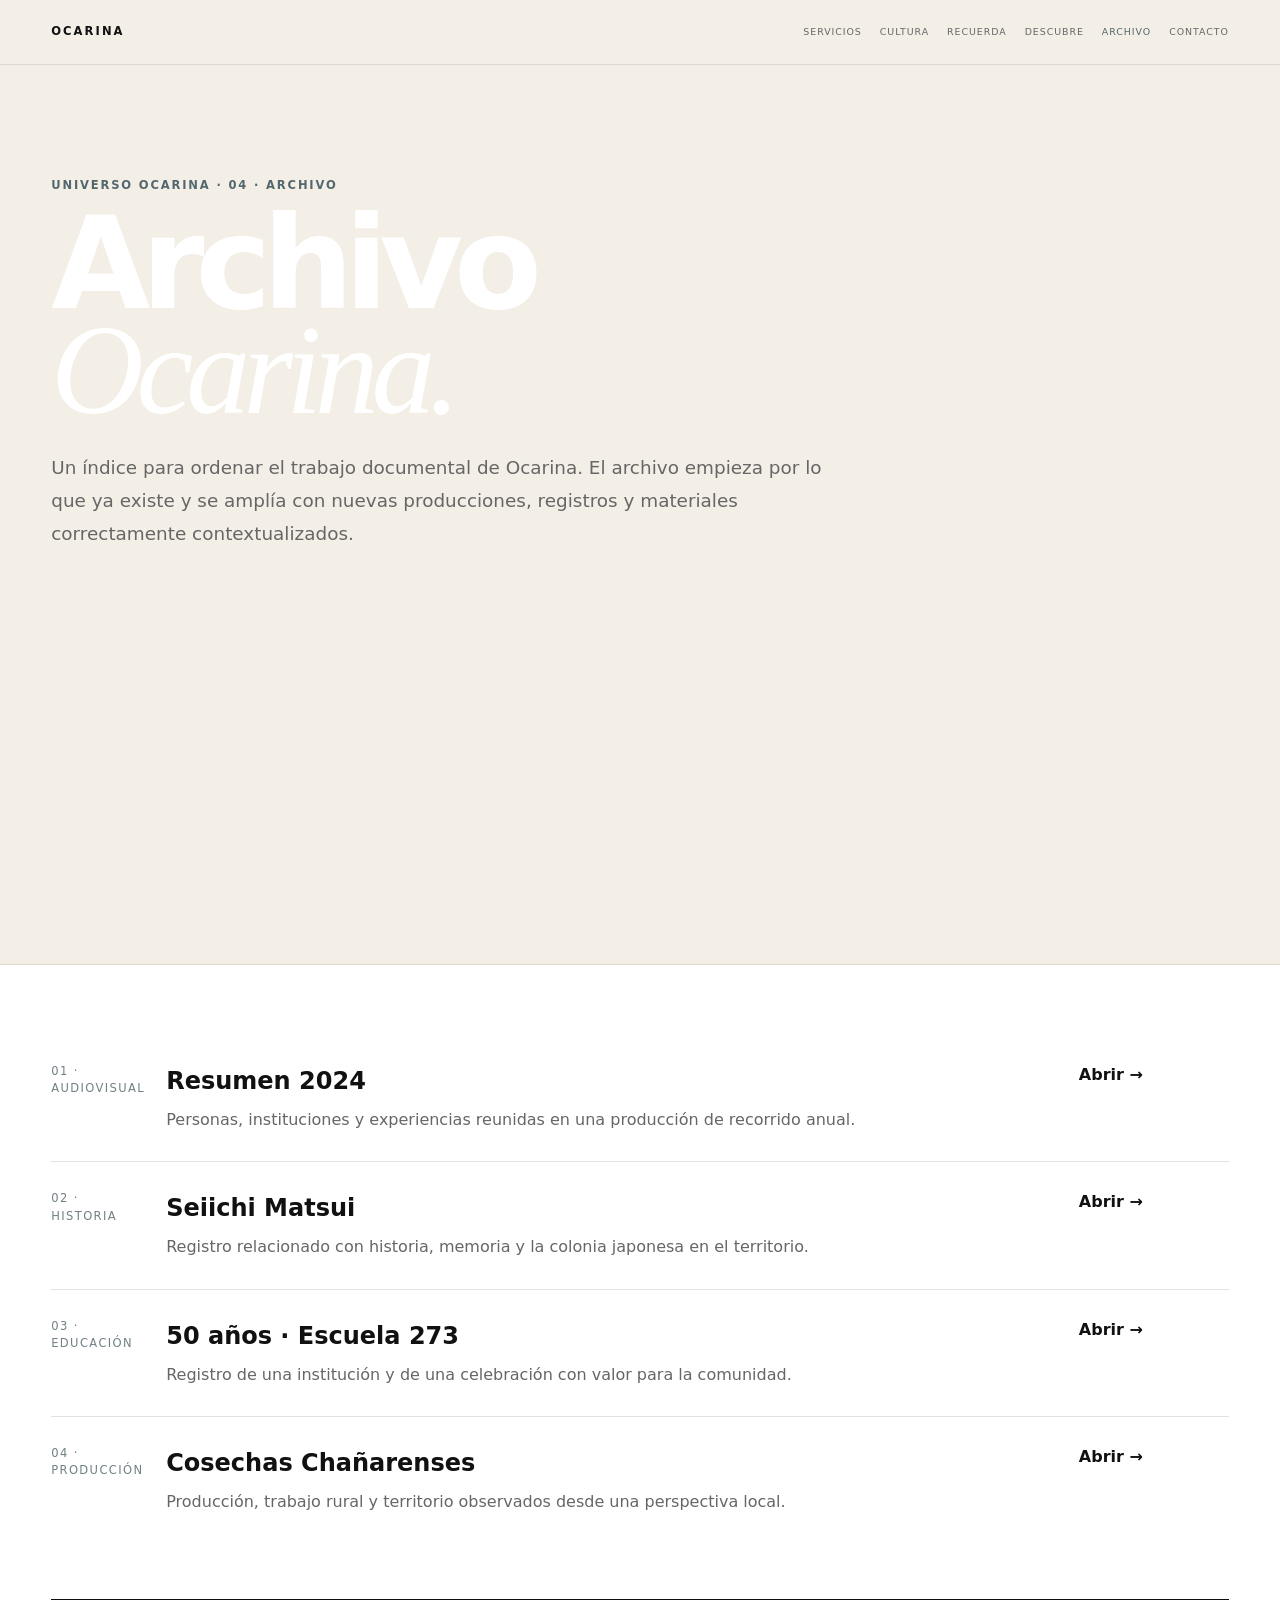
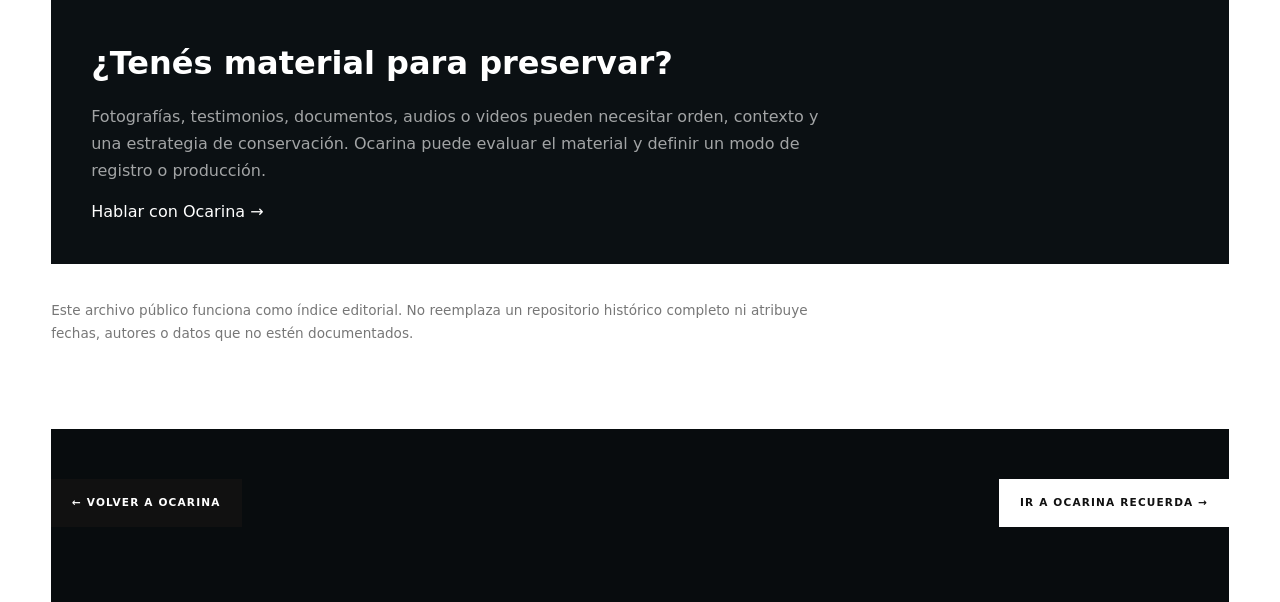
==== commit b7f4e3f5: "Mejora estructural de Archivo Ocarina: navegación, SEO y accesibilidad" ====
--- a/archivos/index.html
+++ b/archivos/index.html
@@ -4,18 +4,21 @@
 <meta charset="utf-8"><meta name="viewport" content="width=device-width,initial-scale=1">
 <title>Archivo Ocarina | Ocarina Producciones</title>
 <meta name="description" content="Archivo Ocarina: índice de producciones, registros audiovisuales y materiales documentales.">
+<meta name="robots" content="index,follow">
+<link rel="canonical" href="https://eliasmartinezcultural-glitch.github.io/ocarina-producciones/archivos/">
 <link rel="stylesheet" href="../style.css">
 <style>
-.page{min-height:100vh;background:#fff;color:#111}.hero{padding:120px 0 70px;background:#f3efe6;border-bottom:1px solid rgba(17,17,17,.1)}.kicker{color:#53676e;letter-spacing:.16em;font-size:.72rem;font-weight:700}.page h1{font-size:clamp(4rem,10vw,8.5rem);line-height:.82;letter-spacing:-.07em;margin:18px 0 28px}.page h1 em{font-family:Georgia,serif;font-weight:400}.lead{max-width:800px;color:#666;font-size:1.15rem;line-height:1.8}.index{padding:70px 0}.item{display:grid;grid-template-columns:90px 1fr 150px;gap:25px;padding:28px 0;border-top:1px solid rgba(17,17,17,.12);align-items:start}.item:first-child{border-top:0}.id{font-size:.72rem;letter-spacing:.12em;color:#718083}.item h2{margin:0 0 8px;font-size:1.5rem}.item p{margin:0;color:#666;line-height:1.65}.item a{color:#111;text-decoration:none;font-weight:700}.item a:hover{opacity:.6}.archive-box{margin-top:55px;padding:40px;background:#0b1013;color:#fff}.archive-box h2{font-size:2rem;margin:0 0 12px}.archive-box p{color:rgba(255,255,255,.62);line-height:1.7;max-width:760px}.archive-box a{color:#fff}.note{margin-top:35px;color:#777;font-size:.85rem;line-height:1.7;max-width:760px}.footer{padding:50px 0 75px;display:flex;justify-content:space-between;gap:20px;flex-wrap:wrap}@media(max-width:800px){.item{grid-template-columns:1fr}.hero{padding-top:90px}}
+.page{min-height:100vh;background:#fff;color:#111}.page-nav{position:sticky;top:0;z-index:20;background:rgba(243,239,230,.96);border-bottom:1px solid rgba(17,17,17,.1);backdrop-filter:blur(10px)}.page-nav .container{min-height:64px;display:flex;align-items:center;justify-content:space-between;gap:20px}.page-brand{font-size:.72rem;font-weight:850;letter-spacing:.18em}.page-links{display:flex;gap:18px;flex-wrap:wrap}.page-links a{font-size:.59rem;text-transform:uppercase;letter-spacing:.1em;color:#666}.page-links a:hover,.page-links a[aria-current="page"]{color:#53676e}.hero{padding:100px 0 70px;background:#f3efe6;border-bottom:1px solid rgba(17,17,17,.1)}.kicker{color:#53676e;letter-spacing:.16em;font-size:.72rem;font-weight:700}.page h1{font-size:clamp(4rem,10vw,8.5rem);line-height:.82;letter-spacing:-.07em;margin:18px 0 28px}.page h1 em{font-family:Georgia,serif;font-weight:400}.lead{max-width:800px;color:#666;font-size:1.15rem;line-height:1.8}.index{padding:70px 0}.item{display:grid;grid-template-columns:90px 1fr 150px;gap:25px;padding:28px 0;border-top:1px solid rgba(17,17,17,.12);align-items:start}.item:first-child{border-top:0}.id{font-size:.72rem;letter-spacing:.12em;color:#718083}.item h2{margin:0 0 8px;font-size:1.5rem}.item p{margin:0;color:#666;line-height:1.65}.item a{color:#111;text-decoration:none;font-weight:700}.item a:hover{opacity:.6}.archive-box{margin-top:55px;padding:40px;background:#0b1013;color:#fff}.archive-box h2{font-size:2rem;margin:0 0 12px}.archive-box p{color:rgba(255,255,255,.62);line-height:1.7;max-width:760px}.archive-box a{color:#fff}.note{margin-top:35px;color:#777;font-size:.85rem;line-height:1.7;max-width:760px}.footer{padding:50px 0 75px;display:flex;justify-content:space-between;gap:20px;flex-wrap:wrap}@media(max-width:800px){.page-nav .container{align-items:flex-start;padding-top:15px;padding-bottom:15px;flex-direction:column}.page-links{gap:10px 15px}.item{grid-template-columns:1fr}.hero{padding-top:70px}}
 </style>
 </head>
-<body class="page"><main>
+<body class="page"><nav class="page-nav" aria-label="Navegación Ocarina"><div class="container"><a class="page-brand" href="../">OCARINA</a><div class="page-links"><a href="../servicios/">Servicios</a><a href="../cultura/">Cultura</a><a href="../recuerda/">Recuerda</a><a href="../descubre/">Descubre</a><a href="../archivos/" aria-current="page">Archivo</a><a href="../#contacto">Contacto</a></div></div></nav>
+<main>
 <section class="hero"><div class="container"><p class="kicker">UNIVERSO OCARINA · 04 · ARCHIVO</p><h1>Archivo<br><em>Ocarina.</em></h1><p class="lead">Un índice para ordenar el trabajo documental de Ocarina. El archivo empieza por lo que ya existe y se amplía con nuevas producciones, registros y materiales correctamente contextualizados.</p></div></section>
 <section class="index"><div class="container">
-<article class="item"><span class="id">01 · AUDIOVISUAL</span><div><h2>Resumen 2024</h2><p>Personas, instituciones y experiencias reunidas en una producción de recorrido anual.</p></div><a href="https://www.youtube.com/watch?v=ruDP0Ur2wZ0" target="_blank" rel="noopener">Abrir →</a></article>
-<article class="item"><span class="id">02 · HISTORIA</span><div><h2>Seiichi Matsui</h2><p>Registro relacionado con historia, memoria y la colonia japonesa en el territorio.</p></div><a href="https://www.youtube.com/watch?v=G8rbbeZMMVk" target="_blank" rel="noopener">Abrir →</a></article>
-<article class="item"><span class="id">03 · EDUCACIÓN</span><div><h2>50 años · Escuela 273</h2><p>Registro de una institución y de una celebración con valor para la comunidad.</p></div><a href="https://www.youtube.com/watch?v=xY9ppN2HM-s" target="_blank" rel="noopener">Abrir →</a></article>
-<article class="item"><span class="id">04 · PRODUCCIÓN</span><div><h2>Cosechas Chañarenses</h2><p>Producción, trabajo rural y territorio observados desde una perspectiva local.</p></div><a href="https://www.youtube.com/watch?v=hnZ0HWZPlOw" target="_blank" rel="noopener">Abrir →</a></article>
+<article class="item"><span class="id">01 · AUDIOVISUAL</span><div><h2>Resumen 2024</h2><p>Personas, instituciones y experiencias reunidas en una producción de recorrido anual.</p></div><a href="https://www.youtube.com/watch?v=ruDP0Ur2wZ0" target="_blank" rel="noopener noreferrer">Abrir →</a></article>
+<article class="item"><span class="id">02 · HISTORIA</span><div><h2>Seiichi Matsui</h2><p>Registro relacionado con historia, memoria y la colonia japonesa en el territorio.</p></div><a href="https://www.youtube.com/watch?v=G8rbbeZMMVk" target="_blank" rel="noopener noreferrer">Abrir →</a></article>
+<article class="item"><span class="id">03 · EDUCACIÓN</span><div><h2>50 años · Escuela 273</h2><p>Registro de una institución y de una celebración con valor para la comunidad.</p></div><a href="https://www.youtube.com/watch?v=xY9ppN2HM-s" target="_blank" rel="noopener noreferrer">Abrir →</a></article>
+<article class="item"><span class="id">04 · PRODUCCIÓN</span><div><h2>Cosechas Chañarenses</h2><p>Producción, trabajo rural y territorio observados desde una perspectiva local.</p></div><a href="https://www.youtube.com/watch?v=hnZ0HWZPlOw" target="_blank" rel="noopener noreferrer">Abrir →</a></article>
 <div class="archive-box"><h2>¿Tenés material para preservar?</h2><p>Fotografías, testimonios, documentos, audios o videos pueden necesitar orden, contexto y una estrategia de conservación. Ocarina puede evaluar el material y definir un modo de registro o producción.</p><a href="../#contacto">Hablar con Ocarina →</a></div>
 <p class="note">Este archivo público funciona como índice editorial. No reemplaza un repositorio histórico completo ni atribuye fechas, autores o datos que no estén documentados.</p>
 </div></section>
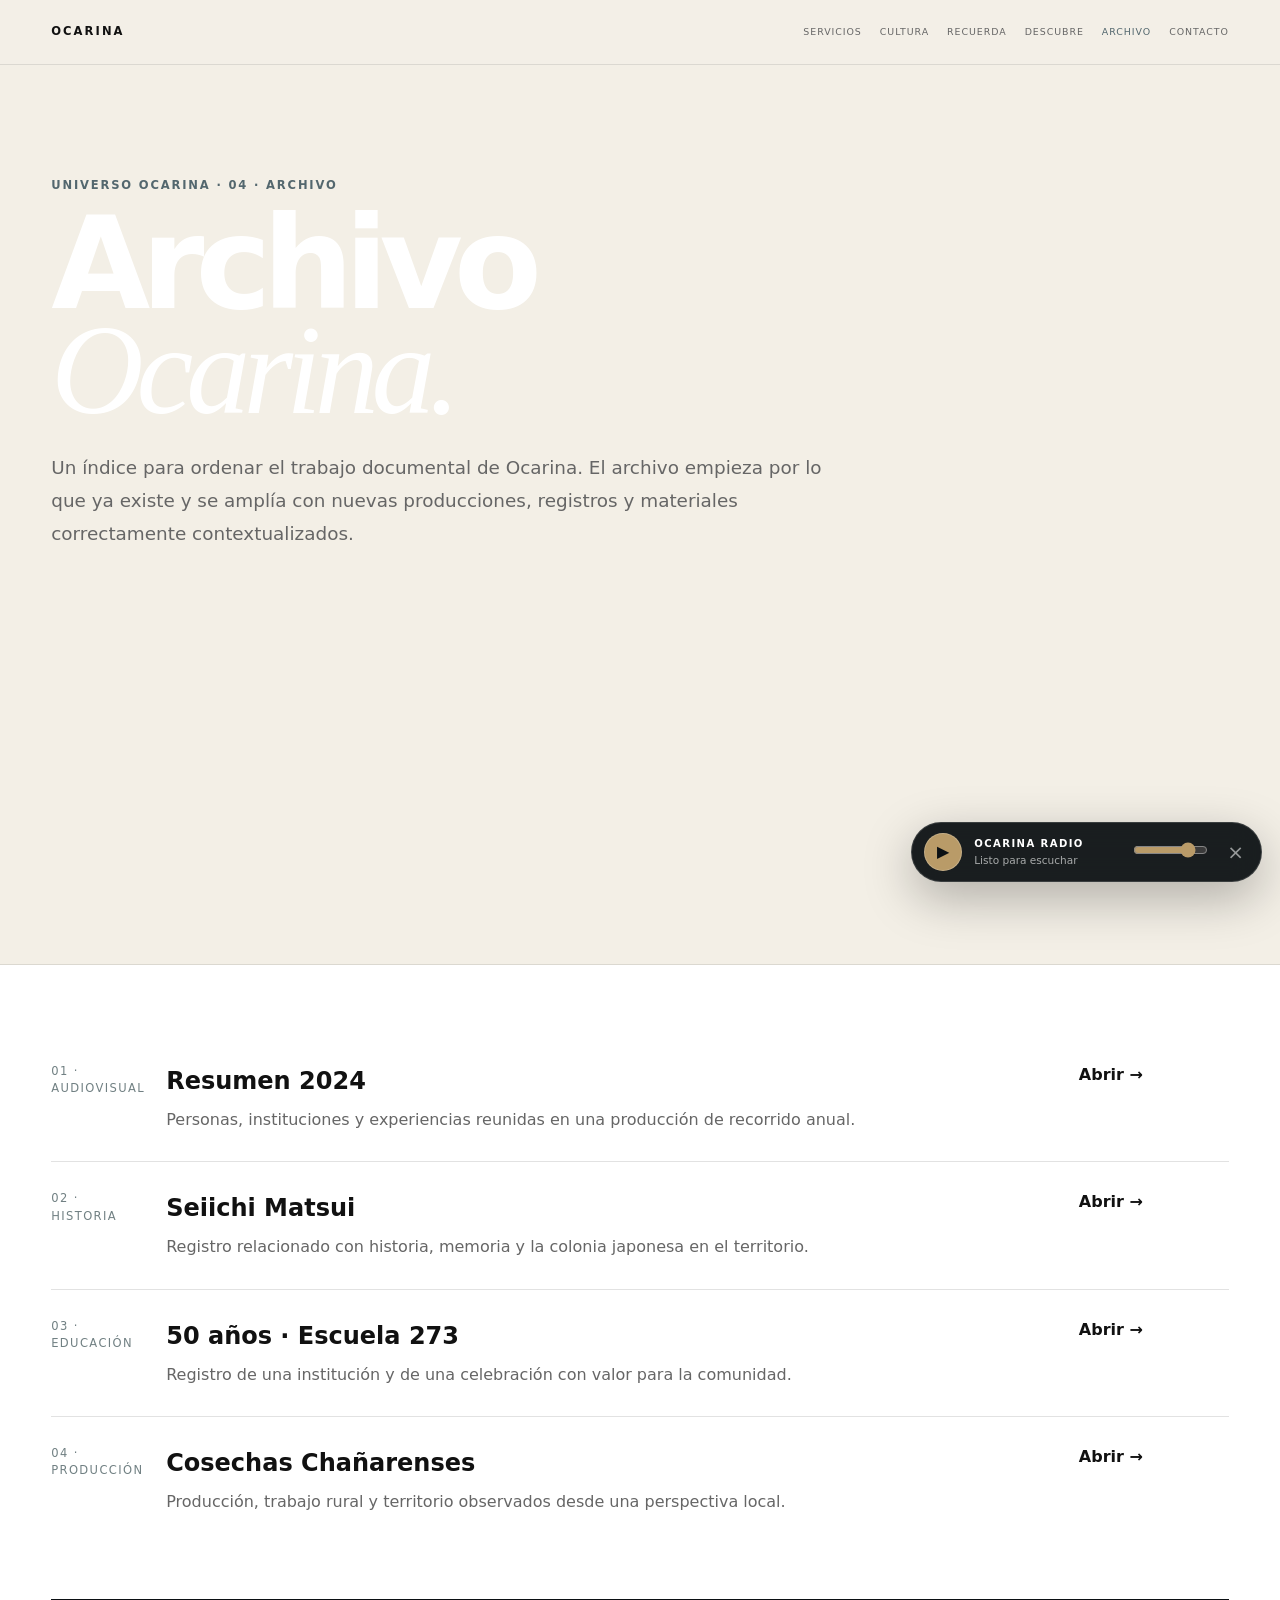
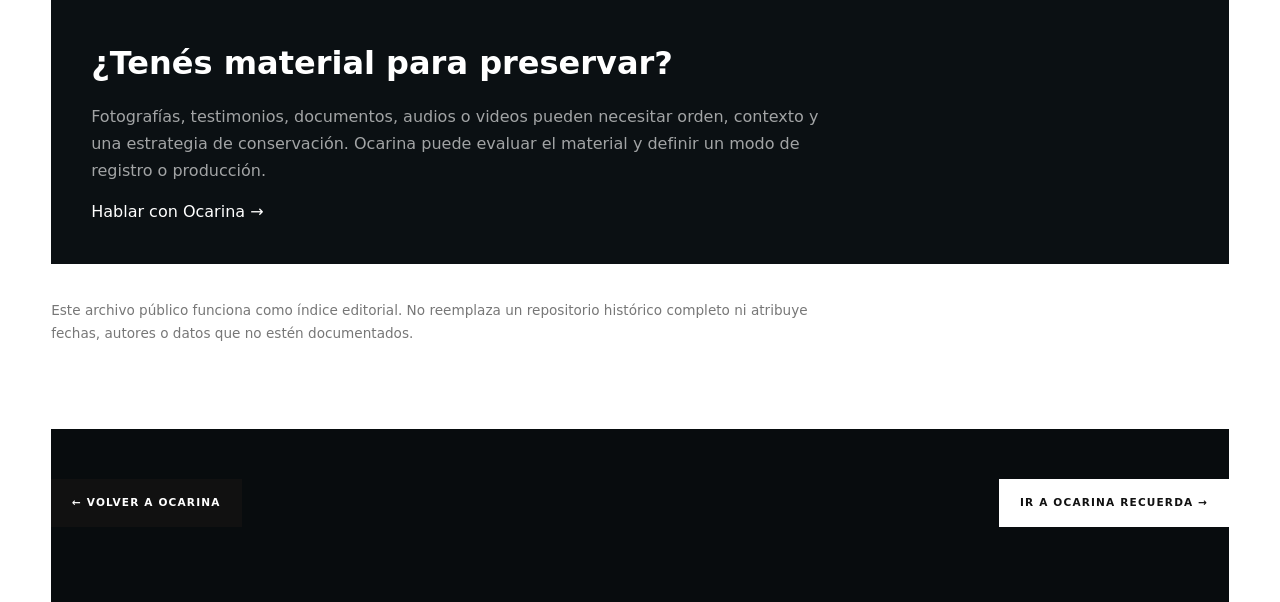
==== commit 3a68ac0c: "feat: add unified radio to archive page" ====
--- a/archivos/index.html
+++ b/archivos/index.html
@@ -23,4 +23,6 @@
 <p class="note">Este archivo público funciona como índice editorial. No reemplaza un repositorio histórico completo ni atribuye fechas, autores o datos que no estén documentados.</p>
 </div></section>
 <section class="container footer"><a class="button button-dark" href="../">← Volver a Ocarina</a><a class="button button-primary" href="../recuerda/">Ir a Ocarina Recuerda →</a></section>
-</main></body></html>+</main>
+<script src="../radio-widget.js" defer></script>
+</body></html>
